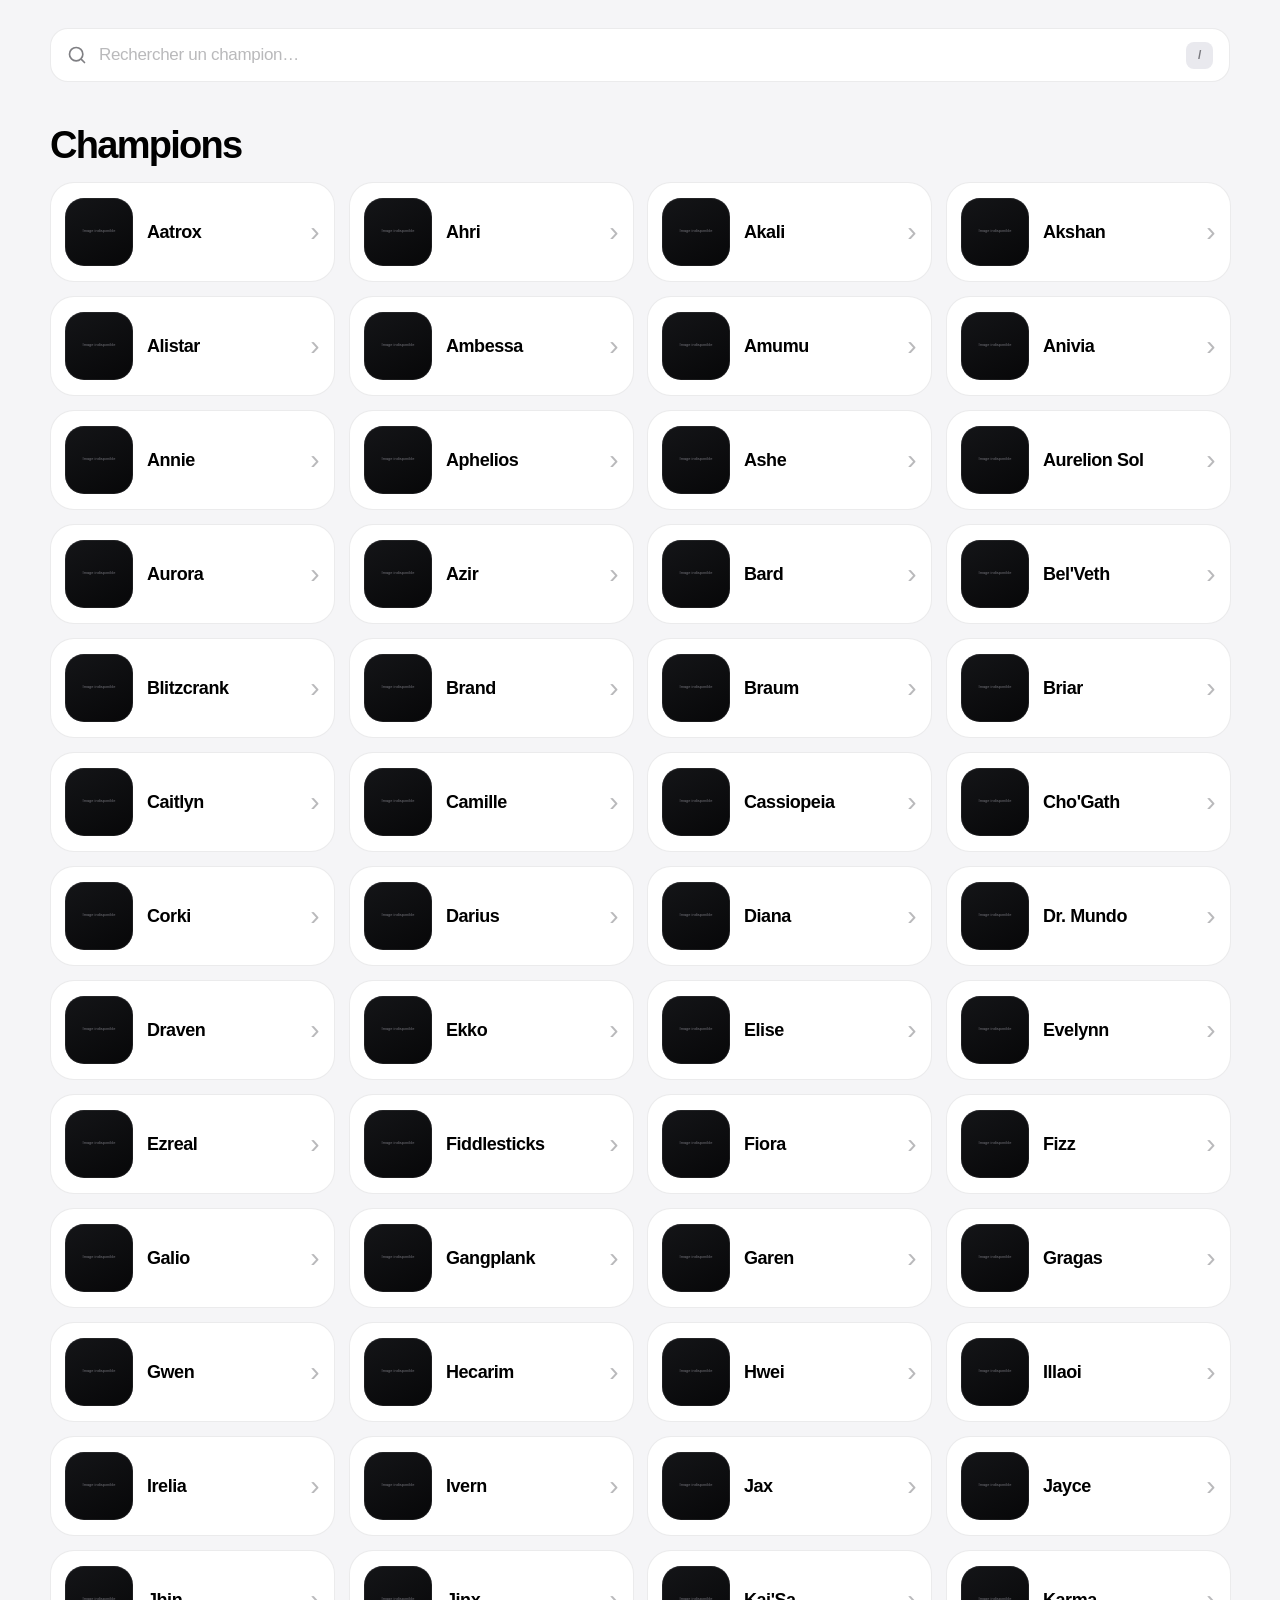
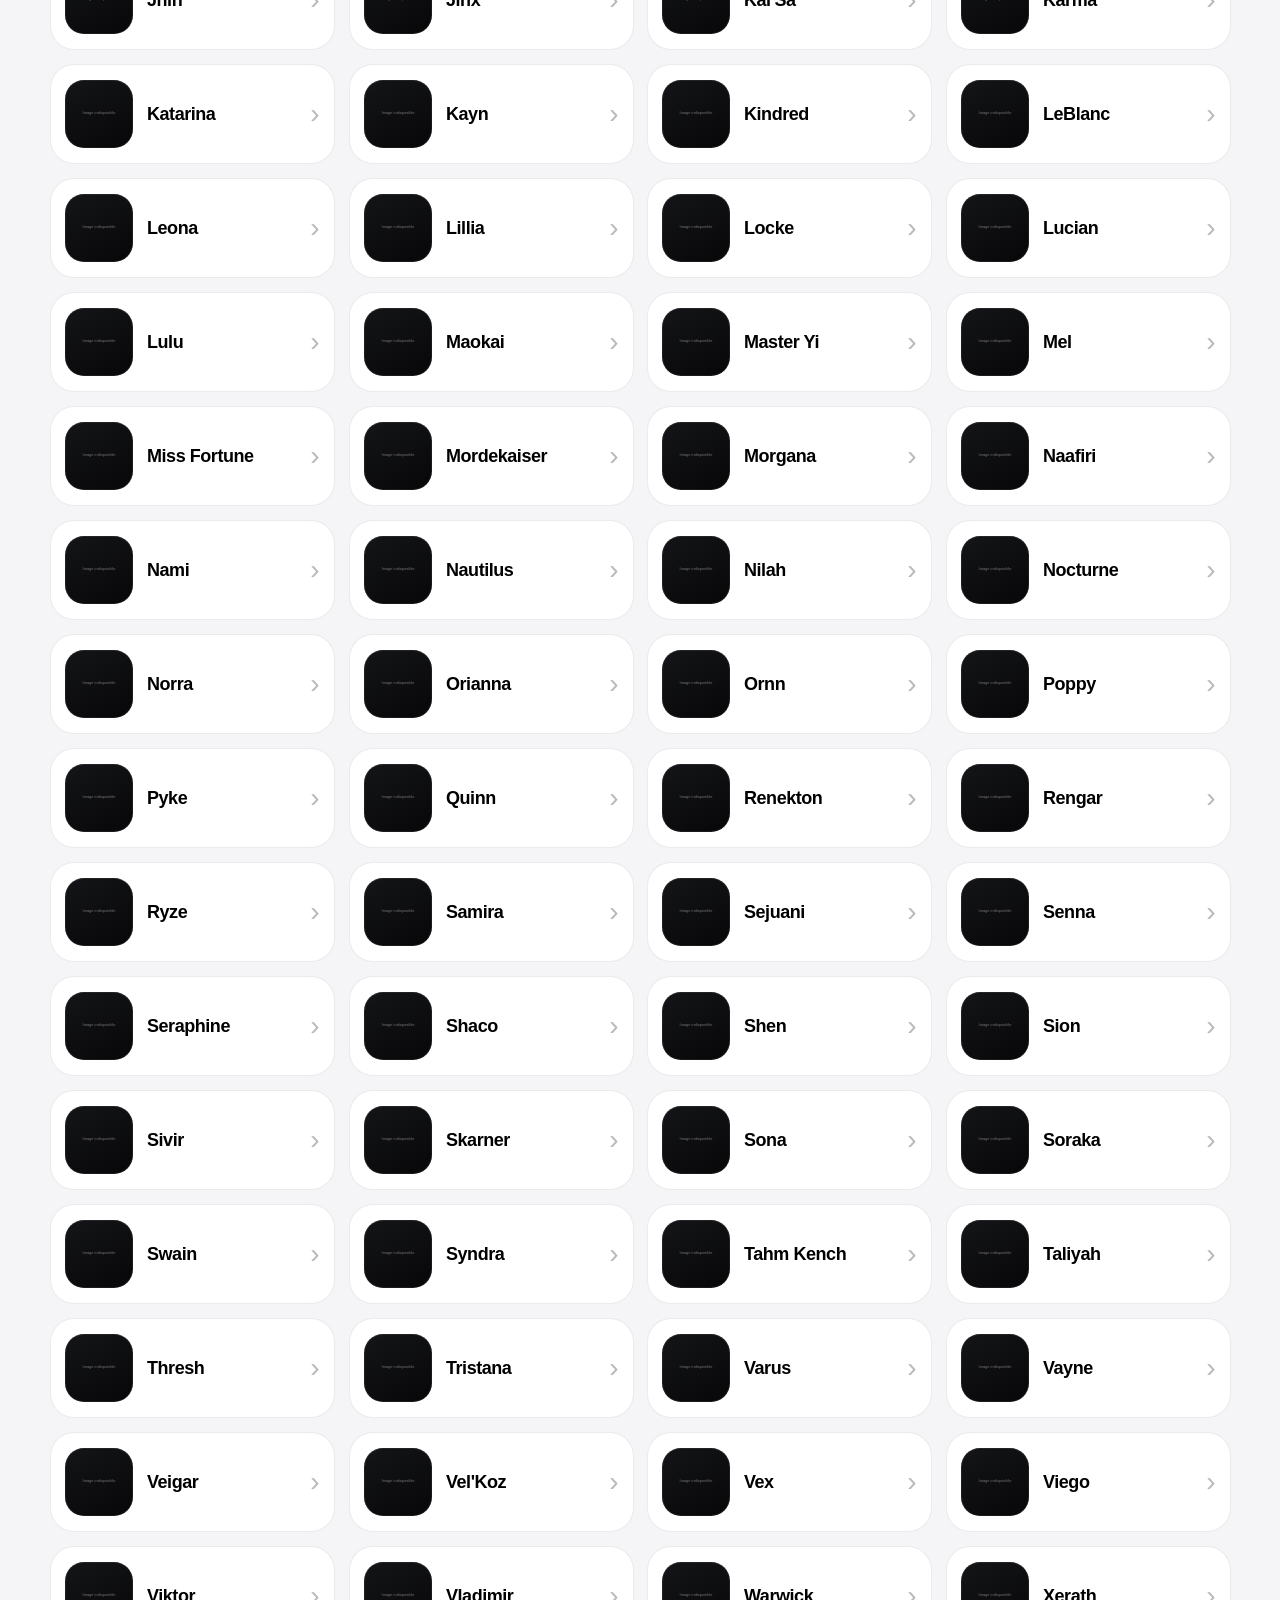
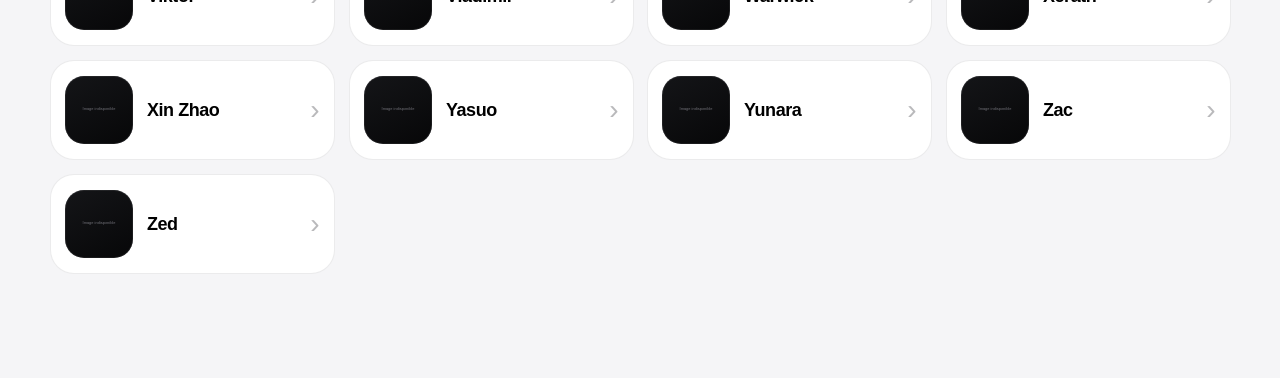
==== index.html @ 441c26d6 "Add lore button to fullscreen viewer" ====
<!doctype html>
<html lang="fr">
<head>
  <meta charset="utf-8">
  <meta name="viewport" content="width=device-width, initial-scale=1, viewport-fit=cover">
  <meta http-equiv="Cache-Control" content="no-cache, no-store, must-revalidate">
  <meta http-equiv="Pragma" content="no-cache">
  <meta http-equiv="Expires" content="0">
  <meta name="theme-color" content="#000000" media="(prefers-color-scheme: dark)">
  <meta name="theme-color" content="#f5f5f7" media="(prefers-color-scheme: light)">
  <meta name="description" content="Explore les champions et skins de League of Legends et Wild Rift.">
  <title>LoL Skins</title>
  <link rel="preconnect" href="https://wiki.leagueoflegends.com">
  <link rel="preconnect" href="https://game.gtimg.cn">
  <link id="appStyles" rel="stylesheet" href="styles.css?v=20260911-61">
  <link id="loreStyles" rel="stylesheet" href="lore.css?v=20260911-61">
  <style>
    body:not(.is-champion-view) #sectionKicker,
    body:not(.is-champion-view) #resultCount,
    body:not(.is-champion-view) .champion-info > span,
    body:not(.is-champion-view) .champion-info > small,
    body:not(.is-champion-view) #hero {
      display: none !important;
    }

    body:not(.is-champion-view) .controls {
      padding-top: max(clamp(18px, 2.5vw, 28px), env(safe-area-inset-top));
    }

    /* Card previews fill their 16:9 frame. Fullscreen keeps its own contain
       rule so the complete splash art remains visible. */
    .skin-preview img {
      object-fit: cover;
    }

    /* The fullscreen toolbar stays available when the splash is first opened.
       It only disappears while an actual desktop/mobile zoom is active. */
    .lightbox-toolbar {
      opacity: 1;
      visibility: visible;
      transform: translateY(0);
      transition: opacity .16s ease, visibility .16s ease, transform .16s ease;
    }

    .lightbox[data-zoomed="true"] .lightbox-toolbar {
      opacity: 0;
      visibility: hidden;
      pointer-events: none;
      transform: translateY(-8px);
    }

    /* Arcane Iron Will uses Riot's shared Arcane group splash. Keep the full
       artwork in fullscreen while centering Ambessa in her card on all screens. */
    .skin-preview img[alt="Arcane Iron Will Ambessa"] {
      object-position: 82% center;
    }

    /* The carousel track is 300% wide. Override the figure grid centering so
       the middle slide is truly aligned with the viewport instead of the next one. */
    .lightbox-figure > div {
      justify-self: start;
      align-self: stretch;
    }
  </style>
</head>
<body>
  <div class="app-shell">
    <button class="back-button" id="backButton" type="button" aria-label="Retour aux champions" hidden>
      <span aria-hidden="true">←</span>
    </button>

    <main>
      <section class="hero" id="hero">
        <div class="hero-backdrop" id="heroBackdrop" aria-hidden="true"></div>
        <div class="hero-overlay" aria-hidden="true"></div>
        <div class="hero-content">
          <h1 id="pageTitle"></h1>
        </div>
      </section>

      <section class="controls" aria-label="Recherche et filtres">
        <label class="search-box" for="searchInput">
          <svg aria-hidden="true" viewBox="0 0 24 24" width="20" height="20">
            <path d="m21 21-4.35-4.35m2.35-5.65A8 8 0 1 1 3 11a8 8 0 0 1 16 0Z" fill="none" stroke="currentColor" stroke-width="2" stroke-linecap="round"/>
          </svg>
          <input id="searchInput" type="search" autocomplete="off" spellcheck="false" enterkeyhint="search" placeholder="Rechercher un champion…">
          <kbd aria-hidden="true">/</kbd>
        </label>

        <div class="filter-row" id="filterRow" aria-label="Filtres" hidden>
          <button class="filter-chip is-active" type="button" data-filter="all">Tout</button>
          <button class="filter-chip" type="button" data-filter="pc">PC</button>
          <button class="filter-chip" type="button" data-filter="wild-rift">Wild Rift</button>
          <button class="filter-chip" type="button" data-filter="prestige">Prestige / Mythic</button>
          <button class="filter-chip" type="button" data-filter="chroma">Chromas</button>
          <button class="filter-chip" type="button" data-filter="favorites">♥ Favoris</button>
        </div>
      </section>

      <section class="content-section" aria-live="polite">
        <div class="section-heading">
          <div>
            <p class="section-kicker" id="sectionKicker" hidden>Collection</p>
            <h2 id="sectionTitle">Champions</h2>
          </div>
          <p class="result-count" id="resultCount" hidden></p>
        </div>

        <div class="loading-state" id="loadingState">
          <span class="spinner" aria-hidden="true"></span>
          <p>Chargement de la collection…</p>
        </div>

        <div class="empty-state" id="emptyState" hidden>
          <span aria-hidden="true">⌕</span>
          <h3>Aucun résultat</h3>
          <p>Essaie une autre recherche ou enlève un filtre.</p>
        </div>

        <div class="card-grid" id="cardGrid" hidden></div>
      </section>
    </main>
  </div>

  <div class="lightbox" id="lightbox" role="dialog" aria-modal="true" aria-label="Aperçu du skin" hidden>
    <button class="lightbox-backdrop" type="button" data-close-lightbox aria-label="Fermer l’aperçu"></button>
    <div class="lightbox-toolbar">
      <div class="lightbox-caption">
        <span id="lightboxPosition"></span>
        <strong id="lightboxTitle"></strong>
      </div>
      <div class="lightbox-actions">
        <button class="icon-button lore-button" id="lightboxLore" type="button" aria-label="Voir le lore" aria-controls="lorePanel" aria-expanded="false" hidden>
          <svg aria-hidden="true" viewBox="0 0 24 24">
            <path d="M5 4.75A2.75 2.75 0 0 1 7.75 2H11a3 3 0 0 1 3 3v14.25A2.75 2.75 0 0 0 11.25 16H7.75A2.75 2.75 0 0 0 5 18.75V4.75Z" fill="none" stroke="currentColor" stroke-width="1.8" stroke-linejoin="round"/>
            <path d="M19 4.75A2.75 2.75 0 0 0 16.25 2H14v17.25A2.75 2.75 0 0 1 16.75 16h2.5" fill="none" stroke="currentColor" stroke-width="1.8" stroke-linecap="round" stroke-linejoin="round"/>
          </svg>
        </button>
        <button class="icon-button" id="lightboxFavorite" type="button" aria-label="Ajouter aux favoris">♡</button>
        <button class="icon-button" id="lightboxClose" type="button" data-close-lightbox aria-label="Fermer">×</button>
      </div>
    </div>
    <button class="lightbox-nav lightbox-prev" id="lightboxPrev" type="button" aria-label="Skin précédent">‹</button>
    <figure class="lightbox-figure" id="lightboxFigure">
      <img id="lightboxImage" alt="" decoding="async">
    </figure>
    <button class="lightbox-nav lightbox-next" id="lightboxNext" type="button" aria-label="Skin suivant">›</button>
  </div>

  <noscript>Cette application nécessite JavaScript pour afficher les skins.</noscript>

  <script>
    (() => {
      const lightbox = document.querySelector("#lightbox");
      if (!lightbox) return;

      const syncZoomChrome = () => {
        const mobileZoomed = (window.visualViewport?.scale ?? 1) > 1.01;
        const desktopZoomed = lightbox.dataset.desktopZoomed === "true";
        lightbox.dataset.zoomed = mobileZoomed || desktopZoomed ? "true" : "false";
      };

      window.visualViewport?.addEventListener("resize", syncZoomChrome, { passive: true });
      window.addEventListener("resize", syncZoomChrome, { passive: true });

      const observer = new MutationObserver(syncZoomChrome);
      observer.observe(lightbox, {
        attributes: true,
        attributeFilter: ["data-desktop-zoomed", "hidden"],
      });

      syncZoomChrome();
    })();
  </script>

  <script type="module">
    const fallbackVersion = "20260911-61";
    let version = fallbackVersion;

    try {
      const response = await fetch(`version.json?t=${Date.now()}`, { cache: "no-store" });
      if (response.ok) {
        const payload = await response.json();
        if (typeof payload?.version === "string" && payload.version) version = payload.version;
      }
    } catch (error) {
      console.warn("Version distante indisponible, utilisation de la version intégrée.", error);
    }

    const stylesheet = document.querySelector("#appStyles");
    if (stylesheet) stylesheet.href = `styles.css?v=${encodeURIComponent(version)}`;
    const loreStylesheet = document.querySelector("#loreStyles");
    if (loreStylesheet) loreStylesheet.href = `lore.css?v=${encodeURIComponent(version)}`;

    await import(`./app.js?v=${encodeURIComponent(version)}`);

    try {
      await import(`./lore.js?v=${encodeURIComponent(version)}`);
    } catch (error) {
      console.warn("Module de lore indisponible.", error);
    }

    try {
      await import(`./lightbox-hd.js?v=${encodeURIComponent(version)}`);
    } catch (error) {
      console.warn("Module HD plein écran indisponible, utilisation des splash arts standards.", error);
    }
  </script>
</body>
</html>
---- styles.css ----
:root {
  color-scheme: light dark;
  --bg: #000;
  --surface: #1c1c1e;
  --surface-hover: #252527;
  --surface-soft: #2c2c2e;
  --text: #fff;
  --secondary: rgba(235, 235, 245, .62);
  --tertiary: rgba(235, 235, 245, .34);
  --separator: rgba(255, 255, 255, .09);
  --separator-strong: rgba(255, 255, 255, .16);
  --blue: #0a84ff;
  --red: #ff453a;
  --yellow: #ffd60a;
  --radius-lg: 24px;
  --radius-md: 18px;
  --page-width: 1180px;
  --page-gutter: 24px;
  --ease: cubic-bezier(.2, .8, .2, 1);
}

@media (prefers-color-scheme: light) {
  :root {
    --bg: #f5f5f7;
    --surface: #fff;
    --surface-hover: #f2f2f7;
    --surface-soft: #e9e9ee;
    --text: #000;
    --secondary: rgba(60, 60, 67, .66);
    --tertiary: rgba(60, 60, 67, .36);
    --separator: rgba(60, 60, 67, .10);
    --separator-strong: rgba(60, 60, 67, .18);
    --blue: #007aff;
    --red: #ff3b30;
    --yellow: #b26a00;
  }
}

* { box-sizing: border-box; }
html { min-width: 320px; background: var(--bg); -webkit-text-size-adjust: 100%; text-size-adjust: 100%; }
body {
  margin: 0;
  min-height: 100vh;
  min-height: 100dvh;
  padding-bottom: env(safe-area-inset-bottom);
  background: var(--bg);
  color: var(--text);
  font-family: -apple-system, BlinkMacSystemFont, "SF Pro Text", "SF Pro Display", "Helvetica Neue", Arial, sans-serif;
  font-synthesis: none;
  letter-spacing: -.012em;
  -webkit-font-smoothing: antialiased;
  text-rendering: optimizeLegibility;
}
button, input { font: inherit; }
button { color: inherit; }
button, a, input { -webkit-tap-highlight-color: transparent; }
button:focus-visible, input:focus-visible { outline: 3px solid rgba(10, 132, 255, .5); outline-offset: 2px; }
[hidden] { display: none !important; }
.app-shell { min-height: 100vh; min-height: 100dvh; overflow: clip; }

.back-button {
  position: fixed;
  top: 22px;
  left: max(22px, calc((100vw - var(--page-width)) / 2));
  z-index: 80;
  display: grid;
  width: 44px;
  height: 44px;
  place-items: center;
  padding: 0;
  border: 1px solid var(--separator-strong);
  border-radius: 999px;
  background: color-mix(in srgb, var(--surface) 94%, transparent);
  color: var(--text);
  box-shadow: 0 8px 28px rgba(0, 0, 0, .18);
  cursor: pointer;
  font-size: 24px;
  line-height: 1;
  transition: transform .18s var(--ease), background .18s ease;
}
.back-button:active { transform: scale(.92); }
main { display: block; }

.hero { position: relative; isolation: isolate; min-height: 390px; overflow: hidden; }
.hero-backdrop, .hero-overlay { position: absolute; inset: 0; pointer-events: none; }
.hero-backdrop {
  z-index: -2;
  inset: -3%;
  background: center 26% / cover no-repeat;
  filter: saturate(.78) brightness(.52);
  transform: scale(1.02);
}
.hero-overlay {
  z-index: -1;
  background:
    linear-gradient(180deg, rgba(0,0,0,.08) 0%, rgba(0,0,0,.22) 48%, var(--bg) 100%),
    linear-gradient(90deg, rgba(0,0,0,.56), rgba(0,0,0,.10) 70%);
}
.hero-content, .controls, .content-section {
  width: min(var(--page-width), calc(100% - (var(--page-gutter) * 2)));
  margin-inline: auto;
}
.hero-content { display: flex; min-height: inherit; align-items: flex-end; padding: 96px 0 46px; }
.hero h1 {
  max-width: 900px;
  margin: 0;
  font-size: clamp(50px, 6.7vw, 82px);
  font-weight: 720;
  line-height: .95;
  letter-spacing: -.055em;
}
body:not(.is-champion-view) .hero { min-height: 0; overflow: visible; }
body:not(.is-champion-view) .hero-backdrop, body:not(.is-champion-view) .hero-overlay { display: none; }
body:not(.is-champion-view) .hero-content { min-height: 0; padding: 64px 0 30px; }
.controls { position: relative; z-index: 2; }

.search-box {
  display: flex;
  width: 100%;
  height: 54px;
  align-items: center;
  gap: 10px;
  padding: 0 16px;
  border: 1px solid var(--separator);
  border-radius: var(--radius-md);
  background: var(--surface);
  color: var(--secondary);
  box-shadow: 0 1px 0 rgba(255,255,255,.035) inset;
  transition: border-color .18s ease, box-shadow .18s ease, background .18s ease;
}
.search-box:focus-within { border-color: rgba(10, 132, 255, .64); box-shadow: 0 0 0 4px rgba(10, 132,255, .13); }
.search-box svg { flex: 0 0 auto; }
.search-box input {
  min-width: 0;
  flex: 1;
  border: 0;
  outline: 0;
  background: transparent;
  color: var(--text);
  font-size: 17px;
  letter-spacing: -.018em;
}
.search-box input::placeholder { color: var(--tertiary); }
kbd {
  display: grid;
  min-width: 27px;
  height: 27px;
  place-items: center;
  border: 0;
  border-radius: 8px;
  background: var(--surface-soft);
  color: var(--secondary);
  font: 600 12px/1 -apple-system, BlinkMacSystemFont, sans-serif;
}
.filter-row {
  display: flex;
  gap: 6px;
  margin-top: 10px;
  padding: 4px;
  overflow-x: auto;
  border: 1px solid var(--separator);
  border-radius: 16px;
  background: var(--surface);
  scrollbar-width: none;
  -webkit-overflow-scrolling: touch;
}
.filter-row::-webkit-scrollbar { display: none; }
.filter-chip {
  flex: 0 0 auto;
  min-height: 36px;
  padding: 0 13px;
  border: 0;
  border-radius: 12px;
  background: transparent;
  color: var(--secondary);
  cursor: pointer;
  font-size: 12px;
  font-weight: 600;
  white-space: nowrap;
  transition: background .18s ease, color .18s ease, transform .18s var(--ease);
}
.filter-chip.is-active { background: var(--surface-soft); color: var(--text); }
.filter-chip:active { transform: scale(.96); }

.content-section { padding: 44px 0 104px; }
.section-heading {
  display: flex;
  align-items: flex-end;
  justify-content: space-between;
  gap: 20px;
  margin-bottom: 18px;
}
.section-kicker { margin: 0 0 5px; color: var(--secondary); font-size: 12px; font-weight: 600; }
.section-heading h2 { margin: 0; font-size: clamp(29px, 3.2vw, 38px); font-weight: 700; line-height: 1; letter-spacing: -.045em; }
.result-count { margin: 0 0 2px; color: var(--secondary); font-size: 13px; font-weight: 500; white-space: nowrap; }
.card-grid { display: grid; gap: 14px; }
.champion-grid { grid-template-columns: repeat(auto-fill, minmax(270px, 1fr)); }
.champion-card {
  display: grid;
  min-width: 0;
  min-height: 100px;
  grid-template-columns: 68px minmax(0, 1fr) auto;
  align-items: center;
  gap: 14px;
  padding: 14px;
  border: 1px solid var(--separator);
  border-radius: var(--radius-lg);
  background: var(--surface);
  color: var(--text);
  cursor: pointer;
  text-align: left;
  contain: layout paint;
  transition: transform .22s var(--ease), background .18s ease, border-color .18s ease;
}
.champion-image-wrap { position: relative; width: 68px; height: 68px; overflow: hidden; border-radius: 19px; background: var(--surface-soft); }
.champion-image { display: block; width: 100%; height: 100%; object-fit: cover; }
.champion-glow { position: absolute; inset: 0; border: 1px solid rgba(255,255,255,.07); border-radius: inherit; pointer-events: none; }
.champion-info { min-width: 0; }
.champion-info strong, .champion-info span, .champion-info small { display: block; }
.champion-info strong { overflow: hidden; font-size: 18px; font-weight: 650; letter-spacing: -.025em; text-overflow: ellipsis; white-space: nowrap; }
.champion-info span { margin-top: 5px; color: var(--secondary); font-size: 12px; }
.champion-info small { margin-top: 2px; color: var(--tertiary); font-size: 10px; }
.card-arrow { color: var(--tertiary); font-size: 28px; font-weight: 300; }
.skin-grid { grid-template-columns: repeat(auto-fill, minmax(340px, 1fr)); }
.skin-card {
  min-width: 0;
  overflow: hidden;
  border: 1px solid var(--separator);
  border-radius: 26px;
  background: var(--surface);
  contain: layout paint;
  transition: transform .22s var(--ease), background .18s ease, border-color .18s ease;
}
.skin-preview {
  display: grid;
  width: 100%;
  aspect-ratio: 16 / 9;
  place-items: center;
  padding: 0;
  overflow: hidden;
  border: 0;
  background: #050506;
  cursor: zoom-in;
}
.skin-preview img { display: block; width: 100%; height: 100%; object-fit: contain; object-position: center; transform: none; }
.skin-meta {
  display: grid;
  min-height: 82px;
  grid-template-columns: minmax(0, 1fr) auto;
  align-items: center;
  gap: 12px;
  padding: 14px 14px 15px 16px;
}
.skin-title-wrap { min-width: 0; }
.skin-title-wrap h3 { margin: 0; overflow-wrap: anywhere; font-size: 15px; font-weight: 630; line-height: 1.28; letter-spacing: -.022em; }
.skin-title-wrap p { margin: 6px 0 0; color: var(--tertiary); font-size: 10px; }
.skin-tag { color: var(--secondary); font-weight: 550; }
.skin-tag-wr { color: #64d2ff; }
.skin-tag-prestige { color: var(--yellow); }
.skin-tag-chroma { color: #ff9f9a; }
.skin-badges { display: flex; flex-wrap: wrap; gap: 5px; margin-top: 7px; }
.badge {
  display: inline-flex;
  min-height: 22px;
  align-items: center;
  padding: 0 8px;
  border-radius: 999px;
  background: var(--surface-soft);
  color: var(--secondary);
  font-size: 9px;
  font-weight: 650;
}
.badge-wr { color: #64d2ff; }
.badge-prestige { color: var(--yellow); }
.badge-chroma { color: #ff9f9a; }
.favorite-button, .icon-button {
  display: grid;
  place-items: center;
  padding: 0;
  border: 0;
  border-radius: 999px;
  background: var(--surface-soft);
  color: var(--secondary);
  cursor: pointer;
  line-height: 1;
  transition: transform .18s var(--ease), color .18s ease, background .18s ease;
}
.favorite-button { width: 38px; height: 38px; font-size: 19px; }
.favorite-button.is-favorite, #lightboxFavorite.is-favorite { color: var(--red); }
.favorite-button:active, .icon-button:active { transform: scale(.9); }
.loading-state, .empty-state {
  display: grid;
  min-height: 210px;
  place-items: center;
  align-content: center;
  gap: 10px;
  padding: 28px;
  border: 1px solid var(--separator);
  border-radius: 28px;
  background: var(--surface);
  color: var(--secondary);
  text-align: center;
}
.loading-state p, .empty-state p, .empty-state h3 { margin: 0; }
.empty-state > span { color: var(--tertiary); font-size: 38px; }
.empty-state h3 { color: var(--text); font-size: 20px; }
.spinner { width: 28px; height: 28px; border: 3px solid var(--separator-strong); border-top-color: var(--blue); border-radius: 999px; animation: spin .8s linear infinite; }
@keyframes spin { to { transform: rotate(360deg); } }

.is-lightbox-open { overflow: hidden; }
.lightbox {
  position: fixed;
  inset: 0;
  z-index: 1000;
  display: grid;
  place-items: center;
  padding: max(12px, env(safe-area-inset-top)) max(12px, env(safe-area-inset-right)) max(12px, env(safe-area-inset-bottom)) max(12px, env(safe-area-inset-left));
}
.lightbox-backdrop { position: absolute; inset: 0; width: 100%; height: 100%; padding: 0; border: 0; background: rgba(0, 0, 0, .94); cursor: zoom-out; }
.lightbox-toolbar {
  position: absolute;
  top: max(14px, env(safe-area-inset-top));
  left: max(14px, env(safe-area-inset-left));
  right: max(14px, env(safe-area-inset-right));
  z-index: 3;
  display: flex;
  min-height: 52px;
  align-items: center;
  justify-content: space-between;
  gap: 12px;
  padding: 6px 7px 6px 14px;
  border: 1px solid rgba(255,255,255,.12);
  border-radius: 18px;
  background: #1c1c1e;
  color: #fff;
}
.lightbox-caption { min-width: 0; }
.lightbox-caption span, .lightbox-caption strong { display: block; }
.lightbox-caption span { margin-bottom: 2px; color: rgba(235,235,245,.58); font-size: 10px; }
.lightbox-caption strong { overflow: hidden; font-size: 13px; font-weight: 620; text-overflow: ellipsis; white-space: nowrap; }
.lightbox-actions { display: flex; gap: 6px; }
.icon-button { width: 40px; height: 40px; flex: 0 0 auto; background: #2c2c2e; color: rgba(255,255,255,.82); font-size: 21px; }
.lightbox-figure { position: relative; z-index: 1; display: grid; width: min(92vw, 1500px); height: min(84vh, 900px); margin: 0; place-items: center; pointer-events: none; }
.lightbox-figure img { display: block; max-width: 100%; max-height: 100%; object-fit: contain; object-position: center; border-radius: 12px; pointer-events: auto; user-select: none; -webkit-user-drag: none; }
.lightbox-nav {
  position: absolute;
  top: 50%;
  z-index: 3;
  display: grid;
  width: 48px;
  height: 48px;
  place-items: center;
  padding: 0;
  border: 1px solid rgba(255,255,255,.12);
  border-radius: 999px;
  background: #1c1c1e;
  color: #fff;
  cursor: pointer;
  font-size: 34px;
  line-height: 1;
  transform: translateY(-50%);
}
.lightbox-prev { left: max(16px, env(safe-area-inset-left)); }
.lightbox-next { right: max(16px, env(safe-area-inset-right)); }
.lightbox-nav:disabled { display: none; }

@media (hover: hover) and (pointer: fine) {
  .back-button:hover, .filter-chip:hover, .favorite-button:hover, .icon-button:hover { background: var(--surface-hover); }
  .champion-card:hover, .skin-card:hover { border-color: var(--separator-strong); background: var(--surface-hover); transform: translateY(-2px); }
  .card-arrow { transition: transform .18s var(--ease), color .18s ease; }
  .champion-card:hover .card-arrow { color: var(--secondary); transform: translateX(2px); }
}

@media (max-width: 720px) {
  :root { --page-gutter: 12px; --radius-lg: 20px; --radius-md: 16px; }
  body { padding-top: env(safe-area-inset-top); }
  .back-button { top: calc(env(safe-area-inset-top) + 10px); left: 12px; width: 40px; height: 40px; border: 0; box-shadow: none; font-size: 22px; }
  .hero { min-height: 300px; }
  .hero-backdrop { inset: -2%; background-position: center 28%; filter: saturate(.74) brightness(.44); }
  .hero-overlay { background: linear-gradient(180deg, rgba(0,0,0,.08) 0%, rgba(0,0,0,.28) 48%, var(--bg) 100%); }
  .hero-content { padding: 118px 0 28px; }
  .hero h1 { font-size: clamp(43px, 13vw, 56px); line-height: .95; }
  body:not(.is-champion-view) .hero-content { padding: 26px 0 20px; }
  .search-box { height: 50px; padding: 0 14px; }
  .search-box input { font-size: 16px; }
  kbd { display: none; }
  .filter-row { gap: 5px; margin-top: 8px; }
  .filter-chip { min-height: 34px; padding: 0 11px; font-size: 11px; }
  .content-section { padding: 30px 0 calc(82px + env(safe-area-inset-bottom)); }
  .section-heading { margin-bottom: 14px; padding-inline: 2px; }
  .section-kicker { font-size: 11px; }
  .section-heading h2 { font-size: 30px; }
  .result-count { font-size: 12px; }
  .champion-grid, .skin-grid { grid-template-columns: 1fr; }
  .champion-grid { gap: 8px; }
  .champion-card { min-height: 78px; grid-template-columns: 54px minmax(0, 1fr) auto; gap: 12px; padding: 10px; border-radius: 20px; }
  .champion-image-wrap { width: 54px; height: 54px; border-radius: 16px; }
  .champion-info strong { font-size: 17px; }
  .skin-grid { gap: 12px; }
  .skin-card { border-radius: 22px; }
  .skin-meta { min-height: 76px; padding: 12px 12px 13px 14px; }
  .favorite-button { width: 36px; height: 36px; }
  .loading-state, .empty-state { min-height: 180px; border-radius: 22px; }
  .lightbox-toolbar { top: calc(env(safe-area-inset-top) + 8px); left: 8px; right: 8px; min-height: 48px; padding: 5px 6px 5px 12px; border-radius: 16px; }
  .lightbox-caption strong { max-width: 50vw; font-size: 12px; }
  .lightbox-figure { width: 100vw; height: 78vh; }
  .lightbox-figure img { border-radius: 0; }
  .lightbox-nav { top: auto; bottom: calc(env(safe-area-inset-bottom) + 14px); width: 46px; height: 46px; transform: none; }
  .lightbox-prev { left: 14px; }
  .lightbox-next { right: 14px; }
}

@media (max-width: 390px) {
  .hero h1 { font-size: 42px; }
  .section-heading h2 { font-size: 28px; }
}

@media (prefers-reduced-motion: reduce) {
  *, *::before, *::after {
    scroll-behavior: auto !important;
    transition-duration: .001ms !important;
    animation-duration: .001ms !important;
    animation-iteration-count: 1 !important;
  }
}
---- lore.css ----
.lore-button {
  display: grid;
  place-items: center;
}

.lore-button svg {
  width: 18px;
  height: 18px;
}

.lore-scrim {
  position: absolute;
  inset: 0;
  z-index: 3;
  width: 100%;
  height: 100%;
  padding: 0;
  border: 0;
  background: rgba(0, 0, 0, .34);
  backdrop-filter: blur(16px) saturate(.82);
  -webkit-backdrop-filter: blur(16px) saturate(.82);
  cursor: default;
}

.lightbox.is-lore-open .lightbox-figure {
  filter: blur(10px) brightness(.42) saturate(.72);
  transform: scale(1.015);
  transition: filter .24s ease, transform .24s ease;
}

.lightbox.is-lore-open .lightbox-nav {
  opacity: 0;
  visibility: hidden;
  pointer-events: none;
}

.lightbox.is-lore-open .lightbox-toolbar {
  z-index: 5;
}

.lore-panel {
  position: absolute;
  top: max(88px, calc(env(safe-area-inset-top) + 78px));
  left: 50%;
  z-index: 4;
  width: min(680px, calc(100vw - 40px));
  max-height: calc(100dvh - 116px - env(safe-area-inset-bottom));
  overflow: auto;
  padding: 24px;
  border: 1px solid rgba(255, 255, 255, .16);
  border-radius: 28px;
  background: rgba(28, 28, 30, .80);
  color: #fff;
  box-shadow: 0 28px 90px rgba(0, 0, 0, .48);
  backdrop-filter: blur(30px) saturate(1.16);
  -webkit-backdrop-filter: blur(30px) saturate(1.16);
  transform: translateX(-50%);
  overscroll-behavior: contain;
  scrollbar-width: thin;
}

.lore-panel-handle {
  display: none;
}

.lore-panel-header {
  display: flex;
  align-items: flex-start;
  justify-content: space-between;
  gap: 18px;
  margin-bottom: 16px;
}

.lore-heading-wrap {
  min-width: 0;
}

.lore-kicker {
  display: block;
  margin-bottom: 5px;
  color: rgba(235, 235, 245, .58);
  font-size: 11px;
  font-weight: 700;
  letter-spacing: .11em;
  text-transform: uppercase;
}

.lore-panel h2 {
  margin: 0;
  font-size: clamp(26px, 4vw, 38px);
  font-weight: 700;
  letter-spacing: -.035em;
  line-height: 1.02;
}

.lore-close {
  display: grid;
  width: 36px;
  height: 36px;
  flex: 0 0 auto;
  place-items: center;
  padding: 0 0 2px;
  border: 0;
  border-radius: 999px;
  background: rgba(118, 118, 128, .28);
  color: rgba(255, 255, 255, .86);
  cursor: pointer;
  font: inherit;
  font-size: 23px;
  line-height: 1;
}

.lore-universe {
  display: inline-flex;
  min-height: 30px;
  align-items: center;
  margin-bottom: 18px;
  padding: 0 11px;
  border: 1px solid rgba(255, 255, 255, .12);
  border-radius: 999px;
  background: rgba(118, 118, 128, .20);
  color: rgba(255, 255, 255, .86);
  font-size: 12px;
  font-weight: 650;
}

.lore-summary,
.lore-details p,
.lore-note {
  margin: 0;
}

.lore-summary {
  color: #fff;
  font-size: 17px;
  font-weight: 600;
  line-height: 1.48;
}

.lore-details {
  display: grid;
  gap: 13px;
  margin-top: 16px;
}

.lore-details p {
  color: rgba(235, 235, 245, .82);
  font-size: 15px;
  line-height: 1.62;
}

.lore-sources-wrap {
  margin-top: 24px;
  padding-top: 18px;
  border-top: 1px solid rgba(255, 255, 255, .10);
}

.lore-sources-wrap > span {
  display: block;
  margin-bottom: 10px;
  color: rgba(235, 235, 245, .48);
  font-size: 10px;
  font-weight: 700;
  letter-spacing: .08em;
  text-transform: uppercase;
}

.lore-sources {
  display: flex;
  flex-wrap: wrap;
  gap: 8px;
}

.lore-sources a {
  display: inline-flex;
  min-height: 32px;
  align-items: center;
  padding: 0 11px;
  border-radius: 999px;
  background: rgba(10, 132, 255, .18);
  color: #6ab2ff;
  font-size: 11px;
  font-weight: 600;
  text-decoration: none;
}

.lore-note {
  margin-top: 14px;
  color: rgba(235, 235, 245, .40);
  font-size: 10px;
  line-height: 1.45;
}

@media (hover: hover) and (pointer: fine) {
  .lore-close:hover {
    background: rgba(118, 118, 128, .42);
  }

  .lore-sources a:hover {
    background: rgba(10, 132, 255, .28);
  }
}

@media (max-width: 720px) {
  .lore-scrim {
    backdrop-filter: blur(14px) saturate(.78);
    -webkit-backdrop-filter: blur(14px) saturate(.78);
  }

  .lightbox.is-lore-open .lightbox-figure {
    filter: blur(9px) brightness(.38) saturate(.68);
    transform: scale(1.025);
  }

  .lore-panel {
    top: auto;
    bottom: max(8px, env(safe-area-inset-bottom));
    width: calc(100vw - 16px);
    max-height: min(72dvh, 720px);
    padding: 12px 18px 20px;
    border-radius: 26px;
  }

  .lore-panel-handle {
    display: block;
    width: 38px;
    height: 5px;
    margin: 0 auto 12px;
    border-radius: 999px;
    background: rgba(255, 255, 255, .24);
  }

  .lore-panel-header {
    margin-bottom: 13px;
  }

  .lore-panel h2 {
    font-size: clamp(25px, 8vw, 34px);
  }

  .lore-summary {
    font-size: 16px;
  }

  .lore-details p {
    font-size: 14px;
    line-height: 1.58;
  }

  .lore-sources {
    display: grid;
    grid-template-columns: 1fr;
  }

  .lore-sources a {
    justify-content: center;
    text-align: center;
  }
}

@media (max-width: 390px) {
  .lightbox-caption strong {
    max-width: 38vw;
  }

  .lore-panel {
    padding-inline: 16px;
  }
}

@media (prefers-reduced-motion: reduce) {
  .lightbox.is-lore-open .lightbox-figure {
    transition: none;
  }
}
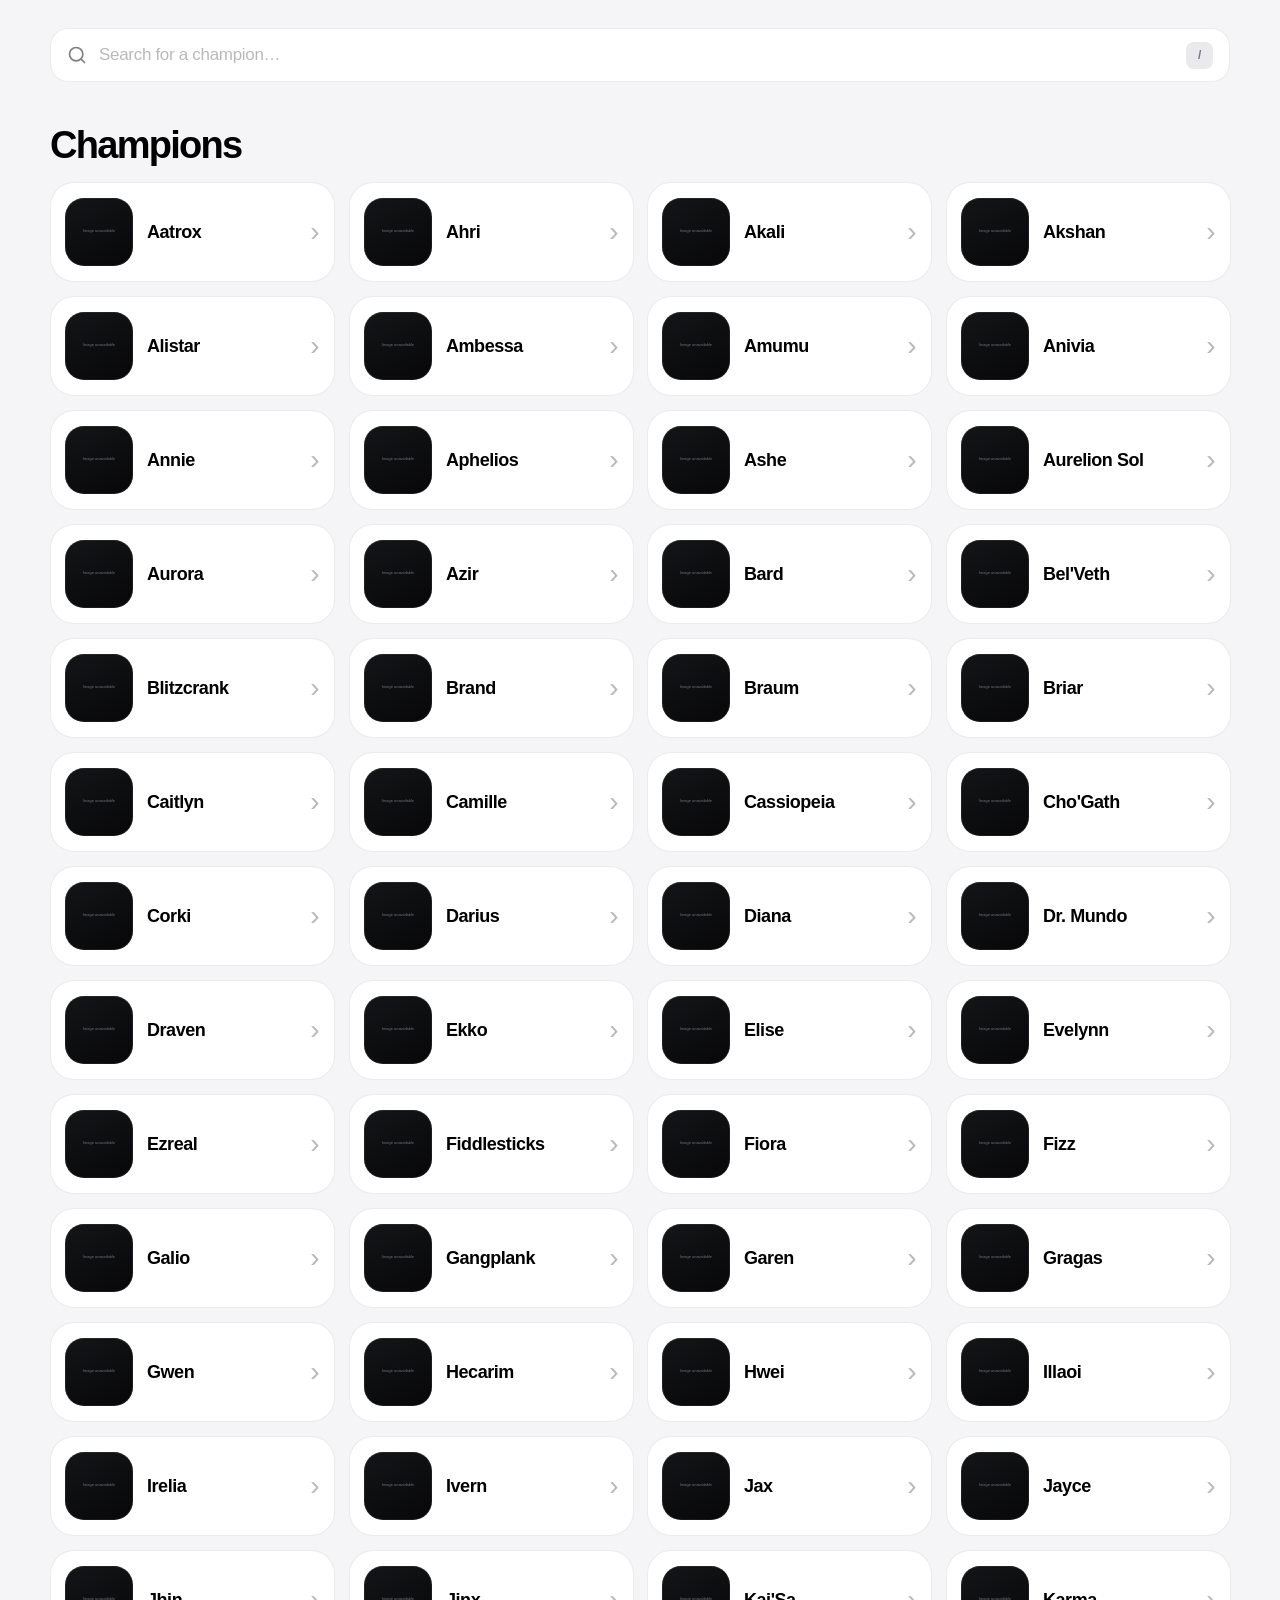
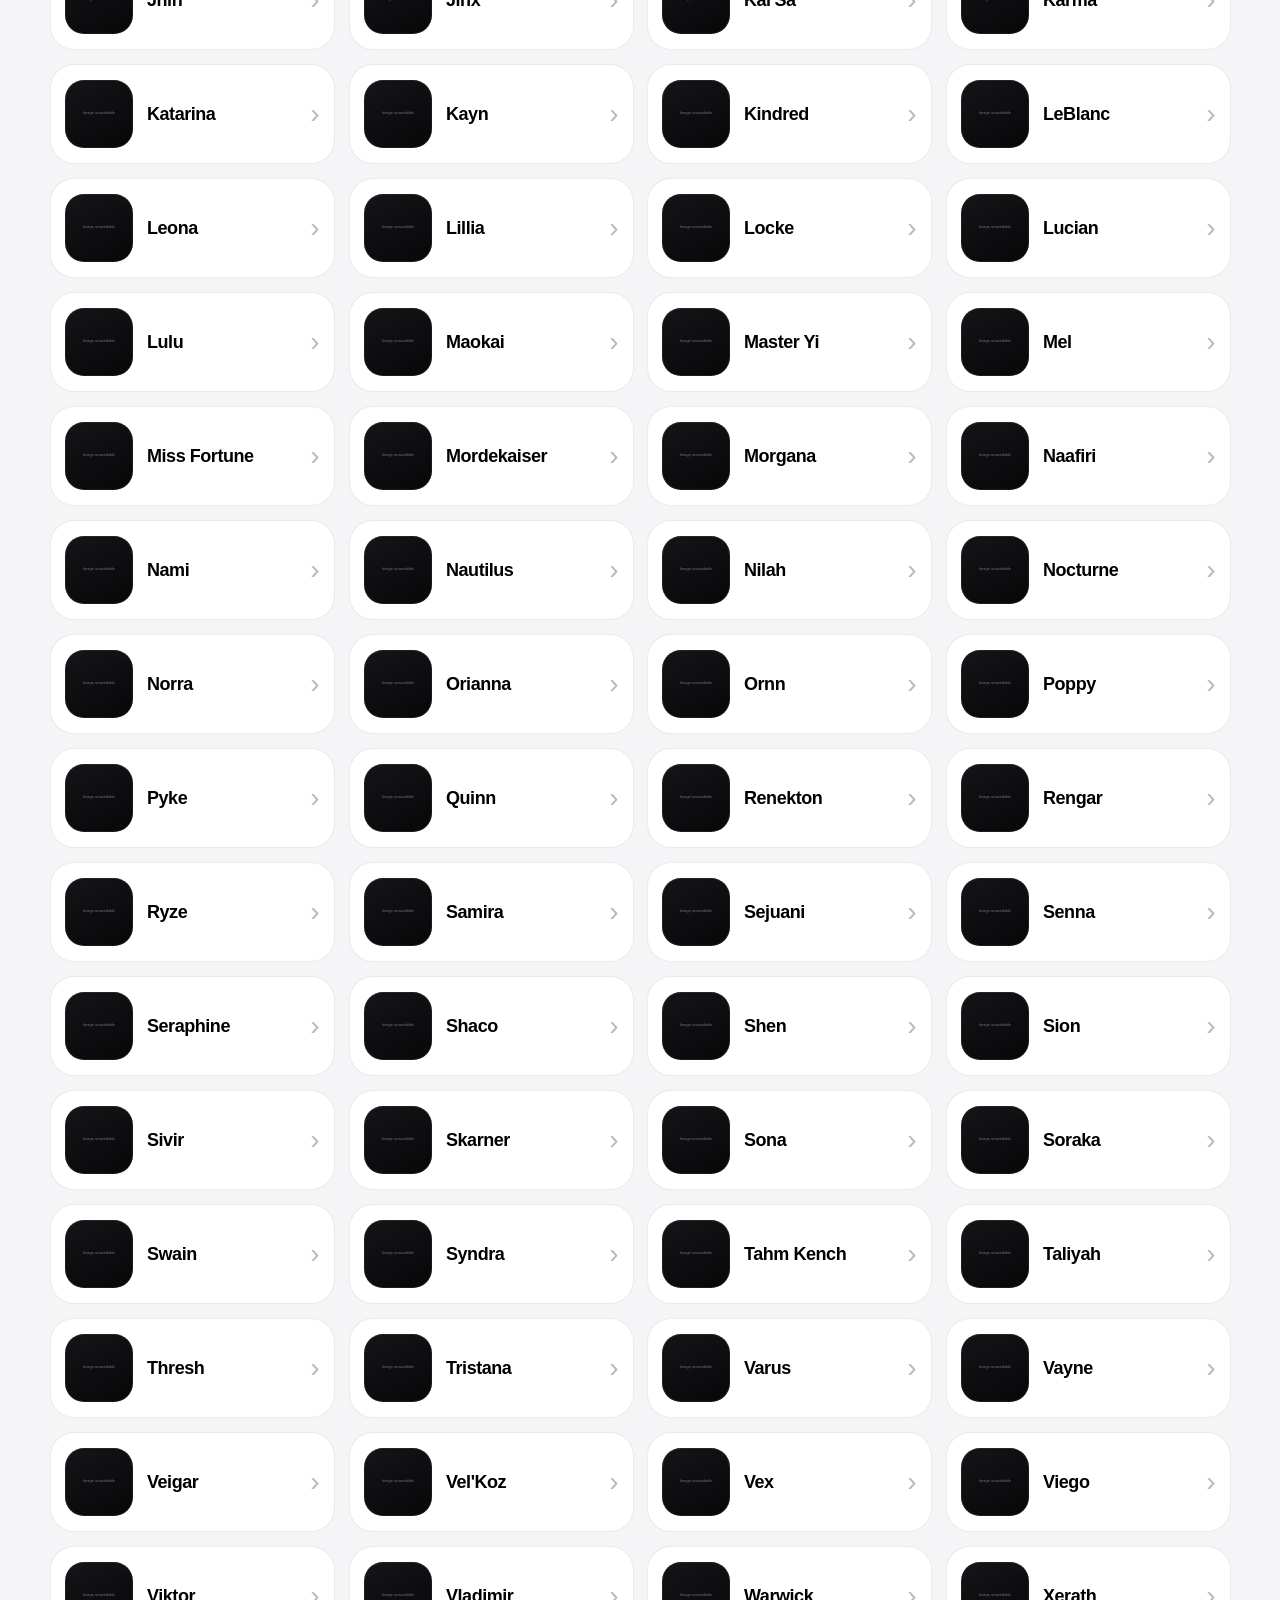
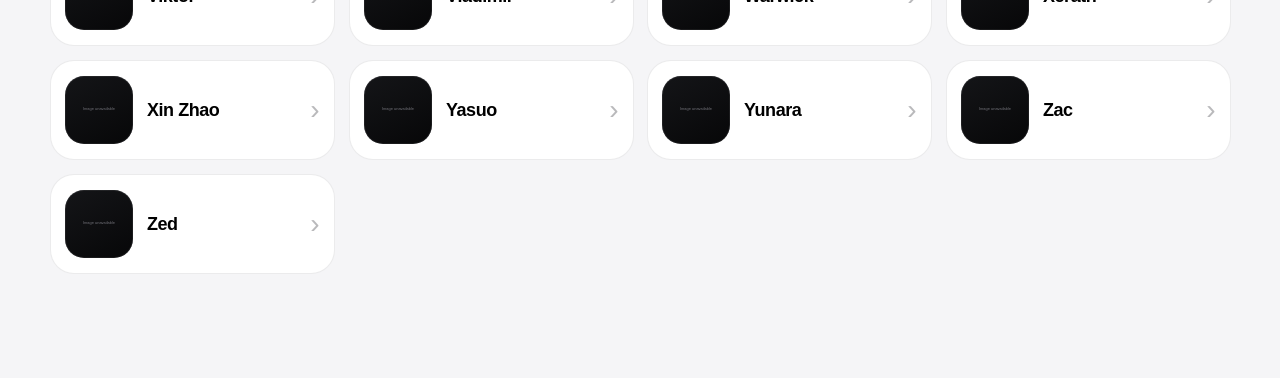
==== commit 072fb261: "Keep lore control visible and bump app cache version" ====
--- a/index.html
+++ b/index.html
@@ -1,5 +1,5 @@
 <!doctype html>
-<html lang="fr">
+<html lang="en">
 <head>
   <meta charset="utf-8">
   <meta name="viewport" content="width=device-width, initial-scale=1, viewport-fit=cover">
@@ -8,12 +8,12 @@
   <meta http-equiv="Expires" content="0">
   <meta name="theme-color" content="#000000" media="(prefers-color-scheme: dark)">
   <meta name="theme-color" content="#f5f5f7" media="(prefers-color-scheme: light)">
-  <meta name="description" content="Explore les champions et skins de League of Legends et Wild Rift.">
+  <meta name="description" content="Explore League of Legends and Wild Rift champions and skins.">
   <title>LoL Skins</title>
   <link rel="preconnect" href="https://wiki.leagueoflegends.com">
   <link rel="preconnect" href="https://game.gtimg.cn">
-  <link id="appStyles" rel="stylesheet" href="styles.css?v=20260911-61">
-  <link id="loreStyles" rel="stylesheet" href="lore.css?v=20260911-61">
+  <link id="appStyles" rel="stylesheet" href="styles.css?v=20260911-65">
+  <link id="loreStyles" rel="stylesheet" href="lore.css?v=20260911-65">
   <style>
     body:not(.is-champion-view) #sectionKicker,
     body:not(.is-champion-view) #resultCount,
@@ -65,7 +65,7 @@
 </head>
 <body>
   <div class="app-shell">
-    <button class="back-button" id="backButton" type="button" aria-label="Retour aux champions" hidden>
+    <button class="back-button" id="backButton" type="button" aria-label="Back to champions" hidden>
       <span aria-hidden="true">←</span>
     </button>
 
@@ -78,22 +78,22 @@
         </div>
       </section>
 
-      <section class="controls" aria-label="Recherche et filtres">
+      <section class="controls" aria-label="Search and filters">
         <label class="search-box" for="searchInput">
           <svg aria-hidden="true" viewBox="0 0 24 24" width="20" height="20">
             <path d="m21 21-4.35-4.35m2.35-5.65A8 8 0 1 1 3 11a8 8 0 0 1 16 0Z" fill="none" stroke="currentColor" stroke-width="2" stroke-linecap="round"/>
           </svg>
-          <input id="searchInput" type="search" autocomplete="off" spellcheck="false" enterkeyhint="search" placeholder="Rechercher un champion…">
+          <input id="searchInput" type="search" autocomplete="off" spellcheck="false" enterkeyhint="search" placeholder="Search for a champion…">
           <kbd aria-hidden="true">/</kbd>
         </label>
 
-        <div class="filter-row" id="filterRow" aria-label="Filtres" hidden>
-          <button class="filter-chip is-active" type="button" data-filter="all">Tout</button>
+        <div class="filter-row" id="filterRow" aria-label="Filters" hidden>
+          <button class="filter-chip is-active" type="button" data-filter="all">All</button>
           <button class="filter-chip" type="button" data-filter="pc">PC</button>
           <button class="filter-chip" type="button" data-filter="wild-rift">Wild Rift</button>
           <button class="filter-chip" type="button" data-filter="prestige">Prestige / Mythic</button>
           <button class="filter-chip" type="button" data-filter="chroma">Chromas</button>
-          <button class="filter-chip" type="button" data-filter="favorites">♥ Favoris</button>
+          <button class="filter-chip" type="button" data-filter="favorites">♥ Favorites</button>
         </div>
       </section>
 
@@ -108,13 +108,13 @@
 
         <div class="loading-state" id="loadingState">
           <span class="spinner" aria-hidden="true"></span>
-          <p>Chargement de la collection…</p>
+          <p>Loading collection…</p>
         </div>
 
         <div class="empty-state" id="emptyState" hidden>
           <span aria-hidden="true">⌕</span>
-          <h3>Aucun résultat</h3>
-          <p>Essaie une autre recherche ou enlève un filtre.</p>
+          <h3>No results</h3>
+          <p>Try another search or remove a filter.</p>
         </div>
 
         <div class="card-grid" id="cardGrid" hidden></div>
@@ -122,32 +122,33 @@
     </main>
   </div>
 
-  <div class="lightbox" id="lightbox" role="dialog" aria-modal="true" aria-label="Aperçu du skin" hidden>
-    <button class="lightbox-backdrop" type="button" data-close-lightbox aria-label="Fermer l’aperçu"></button>
+  <div class="lightbox" id="lightbox" role="dialog" aria-modal="true" aria-label="Skin preview" hidden>
+    <button class="lightbox-backdrop" type="button" data-close-lightbox aria-label="Close preview"></button>
     <div class="lightbox-toolbar">
       <div class="lightbox-caption">
         <span id="lightboxPosition"></span>
         <strong id="lightboxTitle"></strong>
       </div>
       <div class="lightbox-actions">
-        <button class="icon-button lore-button" id="lightboxLore" type="button" aria-label="Voir le lore" aria-controls="lorePanel" aria-expanded="false" hidden>
-          <svg aria-hidden="true" viewBox="0 0 24 24">
-            <path d="M5 4.75A2.75 2.75 0 0 1 7.75 2H11a3 3 0 0 1 3 3v14.25A2.75 2.75 0 0 0 11.25 16H7.75A2.75 2.75 0 0 0 5 18.75V4.75Z" fill="none" stroke="currentColor" stroke-width="1.8" stroke-linejoin="round"/>
-            <path d="M19 4.75A2.75 2.75 0 0 0 16.25 2H14v17.25A2.75 2.75 0 0 1 16.75 16h2.5" fill="none" stroke="currentColor" stroke-width="1.8" stroke-linecap="round" stroke-linejoin="round"/>
+        <button class="icon-button lore-button" id="lightboxLore" type="button" aria-label="Loading lore" aria-controls="lorePanel" aria-expanded="false" disabled>
+          <svg aria-hidden="true" viewBox="0 0 24 24" fill="none">
+            <path d="M12 6.5v14" stroke="currentColor" stroke-width="1.8" stroke-linecap="round"/>
+            <path d="M3.5 18.5V4.75A2.75 2.75 0 0 1 6.25 2H9a3 3 0 0 1 3 3v15.5a3.5 3.5 0 0 0-3.5-3.5H5a1.5 1.5 0 0 0-1.5 1.5Z" stroke="currentColor" stroke-width="1.8" stroke-linecap="round" stroke-linejoin="round"/>
+            <path d="M20.5 18.5V4.75A2.75 2.75 0 0 0 17.75 2H15a3 3 0 0 0-3 3v15.5a3.5 3.5 0 0 1 3.5-3.5H19a1.5 1.5 0 0 1 1.5 1.5Z" stroke="currentColor" stroke-width="1.8" stroke-linecap="round" stroke-linejoin="round"/>
           </svg>
         </button>
-        <button class="icon-button" id="lightboxFavorite" type="button" aria-label="Ajouter aux favoris">♡</button>
-        <button class="icon-button" id="lightboxClose" type="button" data-close-lightbox aria-label="Fermer">×</button>
+        <button class="icon-button" id="lightboxFavorite" type="button" aria-label="Add to favorites">♡</button>
+        <button class="icon-button" id="lightboxClose" type="button" data-close-lightbox aria-label="Close">×</button>
       </div>
     </div>
-    <button class="lightbox-nav lightbox-prev" id="lightboxPrev" type="button" aria-label="Skin précédent">‹</button>
+    <button class="lightbox-nav lightbox-prev" id="lightboxPrev" type="button" aria-label="Previous skin">‹</button>
     <figure class="lightbox-figure" id="lightboxFigure">
       <img id="lightboxImage" alt="" decoding="async">
     </figure>
-    <button class="lightbox-nav lightbox-next" id="lightboxNext" type="button" aria-label="Skin suivant">›</button>
+    <button class="lightbox-nav lightbox-next" id="lightboxNext" type="button" aria-label="Next skin">›</button>
   </div>
 
-  <noscript>Cette application nécessite JavaScript pour afficher les skins.</noscript>
+  <noscript>This application requires JavaScript to display skins.</noscript>
 
   <script>
     (() => {
@@ -174,7 +175,7 @@
   </script>
 
   <script type="module">
-    const fallbackVersion = "20260911-61";
+    const fallbackVersion = "20260911-65";
     let version = fallbackVersion;
 
     try {
@@ -184,7 +185,7 @@
         if (typeof payload?.version === "string" && payload.version) version = payload.version;
       }
     } catch (error) {
-      console.warn("Version distante indisponible, utilisation de la version intégrée.", error);
+      console.warn("Remote version unavailable; using the bundled version.", error);
     }
 
     const stylesheet = document.querySelector("#appStyles");
@@ -195,15 +196,21 @@
     await import(`./app.js?v=${encodeURIComponent(version)}`);
 
     try {
+      await import(`./english-ui.js?v=${encodeURIComponent(version)}`);
+    } catch (error) {
+      console.warn("English UI helper unavailable.", error);
+    }
+
+    try {
       await import(`./lore.js?v=${encodeURIComponent(version)}`);
     } catch (error) {
-      console.warn("Module de lore indisponible.", error);
+      console.warn("Lore module unavailable.", error);
     }
 
     try {
       await import(`./lightbox-hd.js?v=${encodeURIComponent(version)}`);
     } catch (error) {
-      console.warn("Module HD plein écran indisponible, utilisation des splash arts standards.", error);
+      console.warn("Fullscreen HD module unavailable; using standard splash arts.", error);
     }
   </script>
 </body>
--- a/lore.css
+++ b/lore.css
@@ -1,11 +1,15 @@
 .lore-button {
   display: grid;
   place-items: center;
+  overflow: visible;
 }
 
 .lore-button svg {
-  width: 18px;
-  height: 18px;
+  display: block;
+  width: 21px;
+  height: 21px;
+  overflow: visible;
+  pointer-events: none;
 }
 
 .lore-scrim {
@@ -124,80 +128,19 @@
   font-weight: 650;
 }
 
-.lore-summary,
-.lore-details p,
-.lore-note {
+.lore-text {
   margin: 0;
-}
-
-.lore-summary {
-  color: #fff;
-  font-size: 17px;
-  font-weight: 600;
-  line-height: 1.48;
-}
-
-.lore-details {
-  display: grid;
-  gap: 13px;
-  margin-top: 16px;
-}
-
-.lore-details p {
-  color: rgba(235, 235, 245, .82);
-  font-size: 15px;
-  line-height: 1.62;
-}
-
-.lore-sources-wrap {
-  margin-top: 24px;
-  padding-top: 18px;
-  border-top: 1px solid rgba(255, 255, 255, .10);
-}
-
-.lore-sources-wrap > span {
-  display: block;
-  margin-bottom: 10px;
-  color: rgba(235, 235, 245, .48);
-  font-size: 10px;
-  font-weight: 700;
-  letter-spacing: .08em;
-  text-transform: uppercase;
-}
-
-.lore-sources {
-  display: flex;
-  flex-wrap: wrap;
-  gap: 8px;
-}
-
-.lore-sources a {
-  display: inline-flex;
-  min-height: 32px;
-  align-items: center;
-  padding: 0 11px;
-  border-radius: 999px;
-  background: rgba(10, 132, 255, .18);
-  color: #6ab2ff;
-  font-size: 11px;
-  font-weight: 600;
-  text-decoration: none;
-}
-
-.lore-note {
-  margin-top: 14px;
-  color: rgba(235, 235, 245, .40);
-  font-size: 10px;
-  line-height: 1.45;
+  color: rgba(245, 245, 247, .94);
+  font-size: 16px;
+  font-weight: 450;
+  line-height: 1.68;
+  letter-spacing: -.006em;
+  white-space: pre-line;
 }
 
 @media (hover: hover) and (pointer: fine) {
   .lore-close:hover {
     background: rgba(118, 118, 128, .42);
-  }
-
-  .lore-sources a:hover {
-    background: rgba(10, 132, 255, .28);
   }
 }
 
@@ -213,10 +156,10 @@
   }
 
   .lore-panel {
-    top: auto;
-    bottom: max(8px, env(safe-area-inset-bottom));
+    top: calc(env(safe-area-inset-top) + 64px);
+    bottom: auto;
     width: calc(100vw - 16px);
-    max-height: min(72dvh, 720px);
+    max-height: calc(100dvh - env(safe-area-inset-top) - env(safe-area-inset-bottom) - 76px);
     padding: 12px 18px 20px;
     border-radius: 26px;
   }
@@ -238,23 +181,9 @@
     font-size: clamp(25px, 8vw, 34px);
   }
 
-  .lore-summary {
-    font-size: 16px;
-  }
-
-  .lore-details p {
-    font-size: 14px;
-    line-height: 1.58;
-  }
-
-  .lore-sources {
-    display: grid;
-    grid-template-columns: 1fr;
-  }
-
-  .lore-sources a {
-    justify-content: center;
-    text-align: center;
+  .lore-text {
+    font-size: 15px;
+    line-height: 1.64;
   }
 }
 
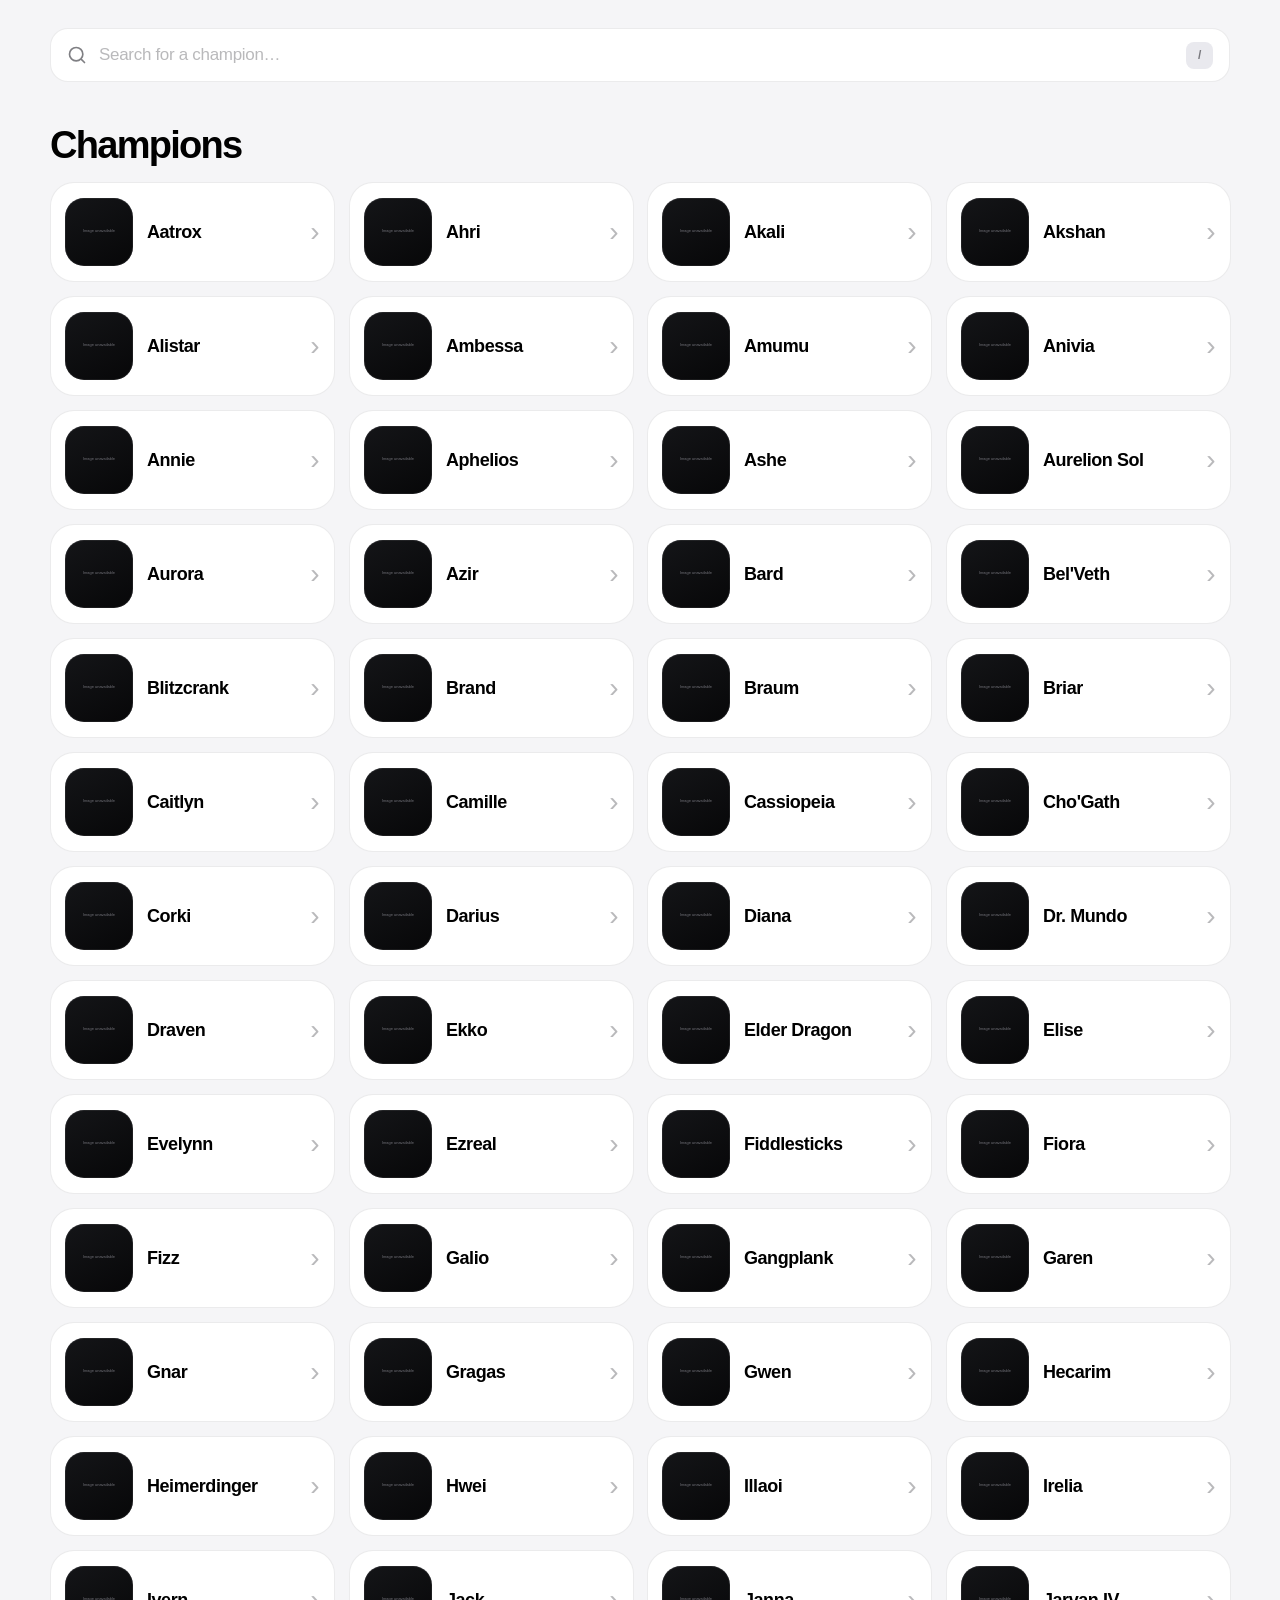
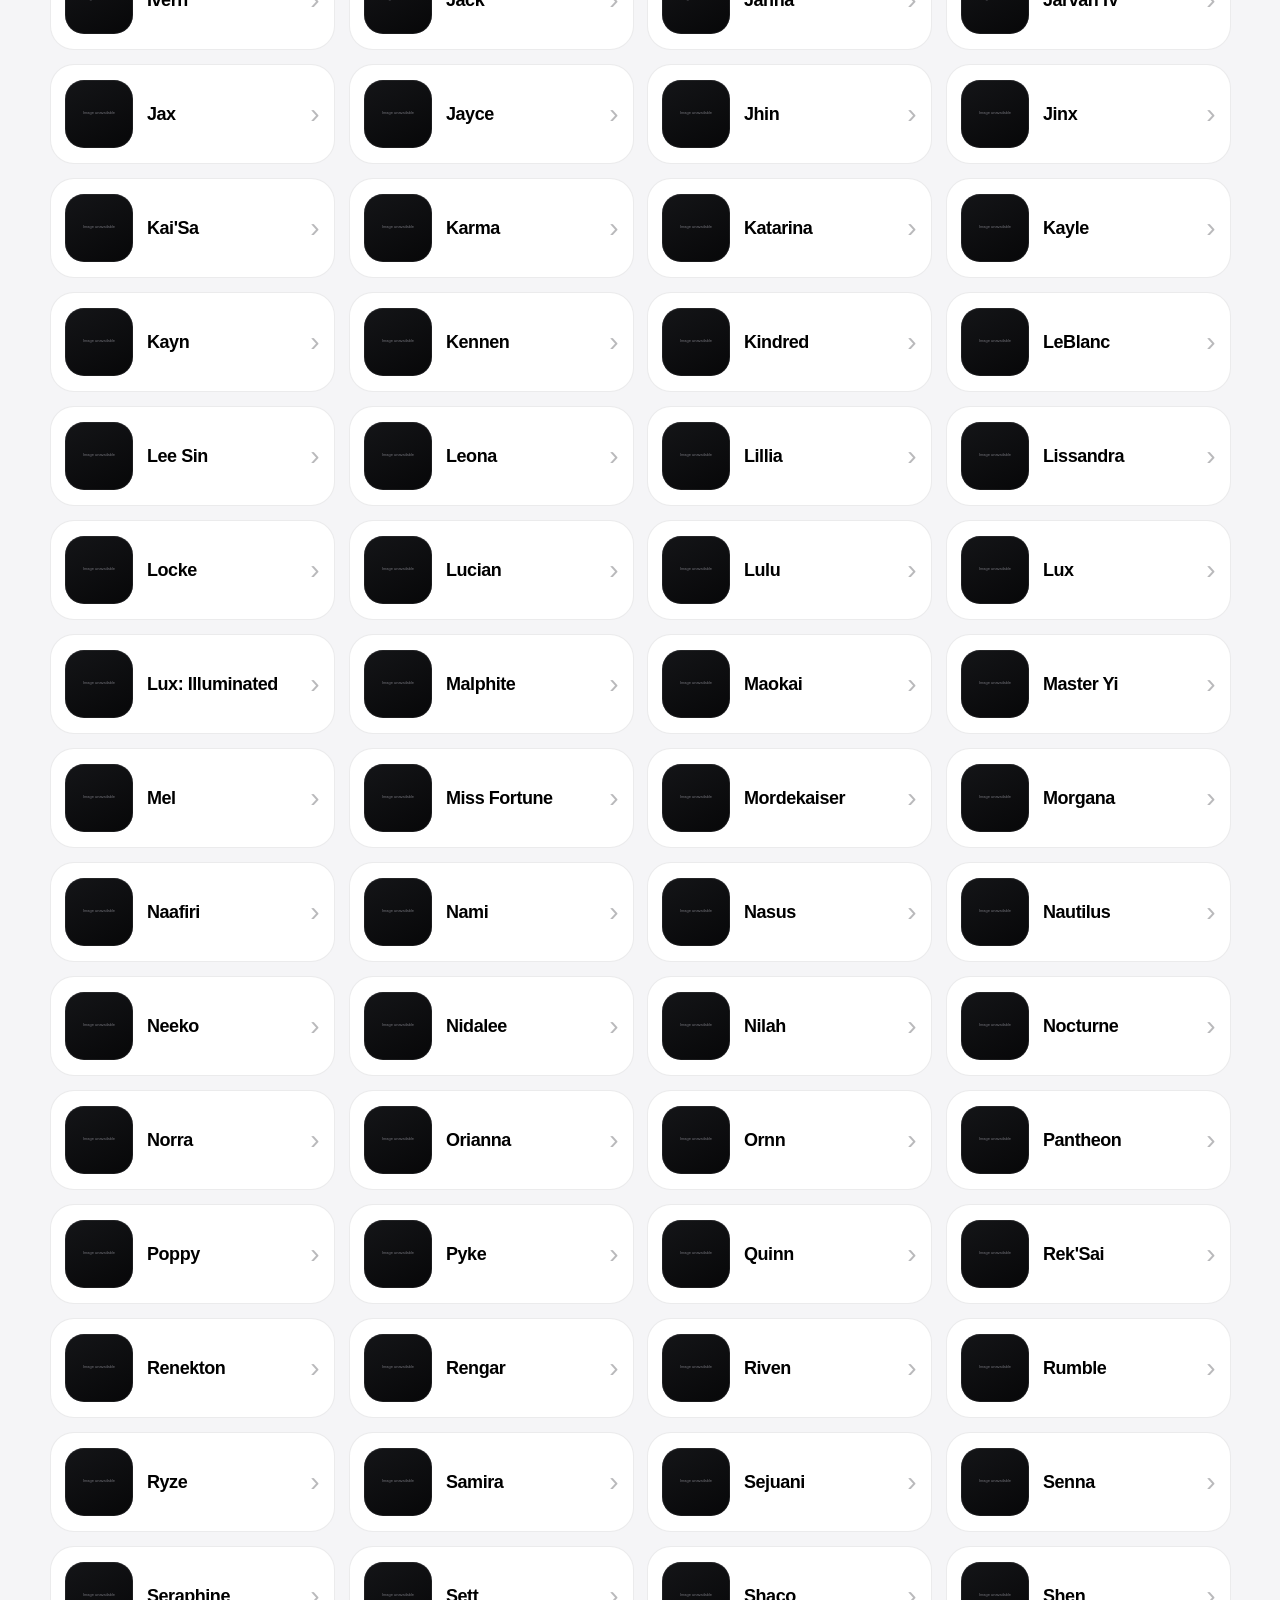
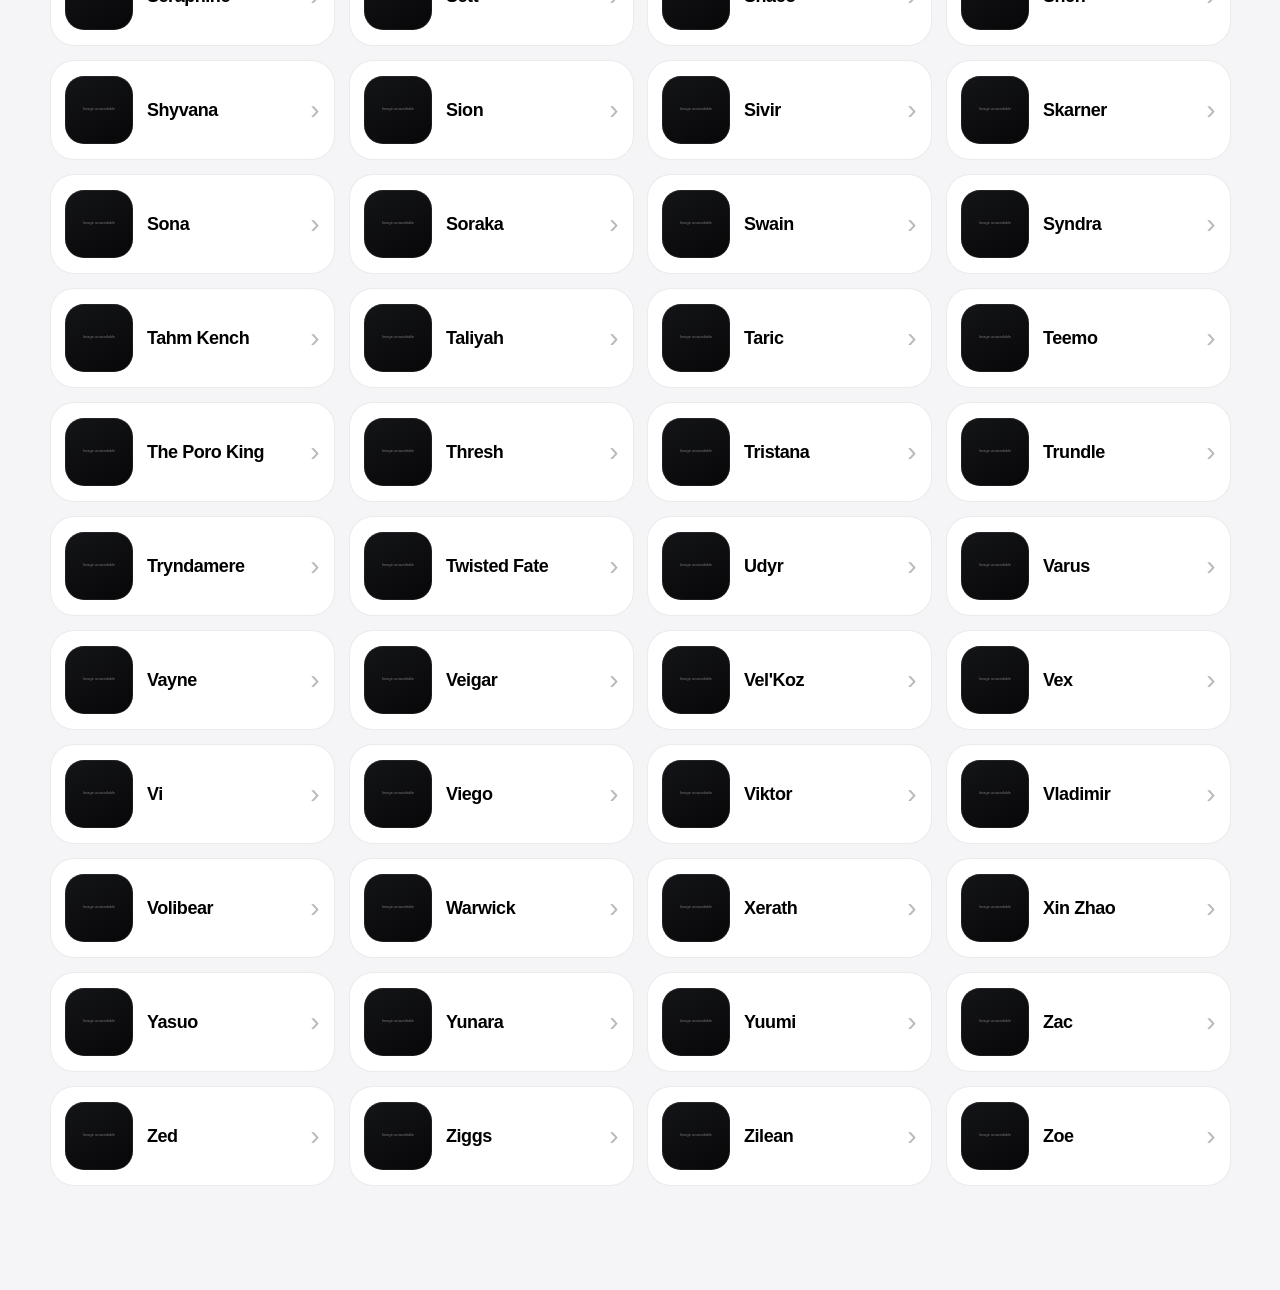
==== commit ead2253f: "Sync bundled asset fallback with LoR catalog release" ====
--- a/index.html
+++ b/index.html
@@ -8,12 +8,13 @@
   <meta http-equiv="Expires" content="0">
   <meta name="theme-color" content="#000000" media="(prefers-color-scheme: dark)">
   <meta name="theme-color" content="#f5f5f7" media="(prefers-color-scheme: light)">
-  <meta name="description" content="Explore League of Legends and Wild Rift champions and skins.">
+  <meta name="description" content="Explore League of Legends, Wild Rift, and Legends of Runeterra champions and skins.">
   <title>LoL Skins</title>
   <link rel="preconnect" href="https://wiki.leagueoflegends.com">
   <link rel="preconnect" href="https://game.gtimg.cn">
-  <link id="appStyles" rel="stylesheet" href="styles.css?v=20260911-65">
-  <link id="loreStyles" rel="stylesheet" href="lore.css?v=20260911-65">
+  <link rel="preconnect" href="https://dd.b.pvp.net">
+  <link id="appStyles" rel="stylesheet" href="styles.css?v=20260911-90">
+  <link id="loreStyles" rel="stylesheet" href="lore.css?v=20260911-90">
   <style>
     body:not(.is-champion-view) #sectionKicker,
     body:not(.is-champion-view) #resultCount,
@@ -91,6 +92,7 @@
           <button class="filter-chip is-active" type="button" data-filter="all">All</button>
           <button class="filter-chip" type="button" data-filter="pc">PC</button>
           <button class="filter-chip" type="button" data-filter="wild-rift">Wild Rift</button>
+          <button class="filter-chip" type="button" data-filter="lor">Legends of Runeterra</button>
           <button class="filter-chip" type="button" data-filter="prestige">Prestige / Mythic</button>
           <button class="filter-chip" type="button" data-filter="chroma">Chromas</button>
           <button class="filter-chip" type="button" data-filter="favorites">♥ Favorites</button>
@@ -175,7 +177,7 @@
   </script>
 
   <script type="module">
-    const fallbackVersion = "20260911-65";
+    const fallbackVersion = "20260911-90";
     let version = fallbackVersion;
 
     try {
--- a/lore.css
+++ b/lore.css
@@ -202,3 +202,58 @@
     transition: none;
   }
 }
+
+/* The artwork viewport starts below the toolbar instead of being centered
+   behind it. !important intentionally wins over the desktop zoom controller's
+   inline viewport dimensions while keeping the image/zoom logic untouched. */
+.lightbox {
+  --lightbox-art-top: calc(max(14px, env(safe-area-inset-top)) + 66px);
+  --lightbox-art-bottom: max(12px, env(safe-area-inset-bottom));
+}
+
+.lightbox-figure {
+  position: absolute !important;
+  top: var(--lightbox-art-top) !important;
+  right: max(12px, env(safe-area-inset-right)) !important;
+  bottom: var(--lightbox-art-bottom) !important;
+  left: max(12px, env(safe-area-inset-left)) !important;
+  width: auto !important;
+  height: auto !important;
+  max-width: none !important;
+  max-height: none !important;
+  margin: 0 !important;
+}
+
+.lightbox-nav {
+  top: calc(var(--lightbox-art-top) + (100dvh - var(--lightbox-art-top) - var(--lightbox-art-bottom)) / 2);
+}
+
+/* At the default zoom level every splash art must remain fully visible.
+   Desktop zoom code writes inline geometry, so these rules deliberately win
+   until the user actually zooms in. */
+.lightbox:not([data-desktop-zoomed="true"]) .lightbox-figure img {
+  position: static !important;
+  width: auto !important;
+  height: auto !important;
+  max-width: 100% !important;
+  max-height: 100% !important;
+  object-fit: contain !important;
+  object-position: center !important;
+  transform: none !important;
+}
+
+@media (max-width: 720px) {
+  .lightbox {
+    --lightbox-art-top: calc(env(safe-area-inset-top) + 64px);
+    --lightbox-art-bottom: max(12px, env(safe-area-inset-bottom));
+  }
+
+  .lightbox-figure {
+    right: 0 !important;
+    left: 0 !important;
+  }
+
+  .lightbox-nav {
+    top: auto;
+  }
+}
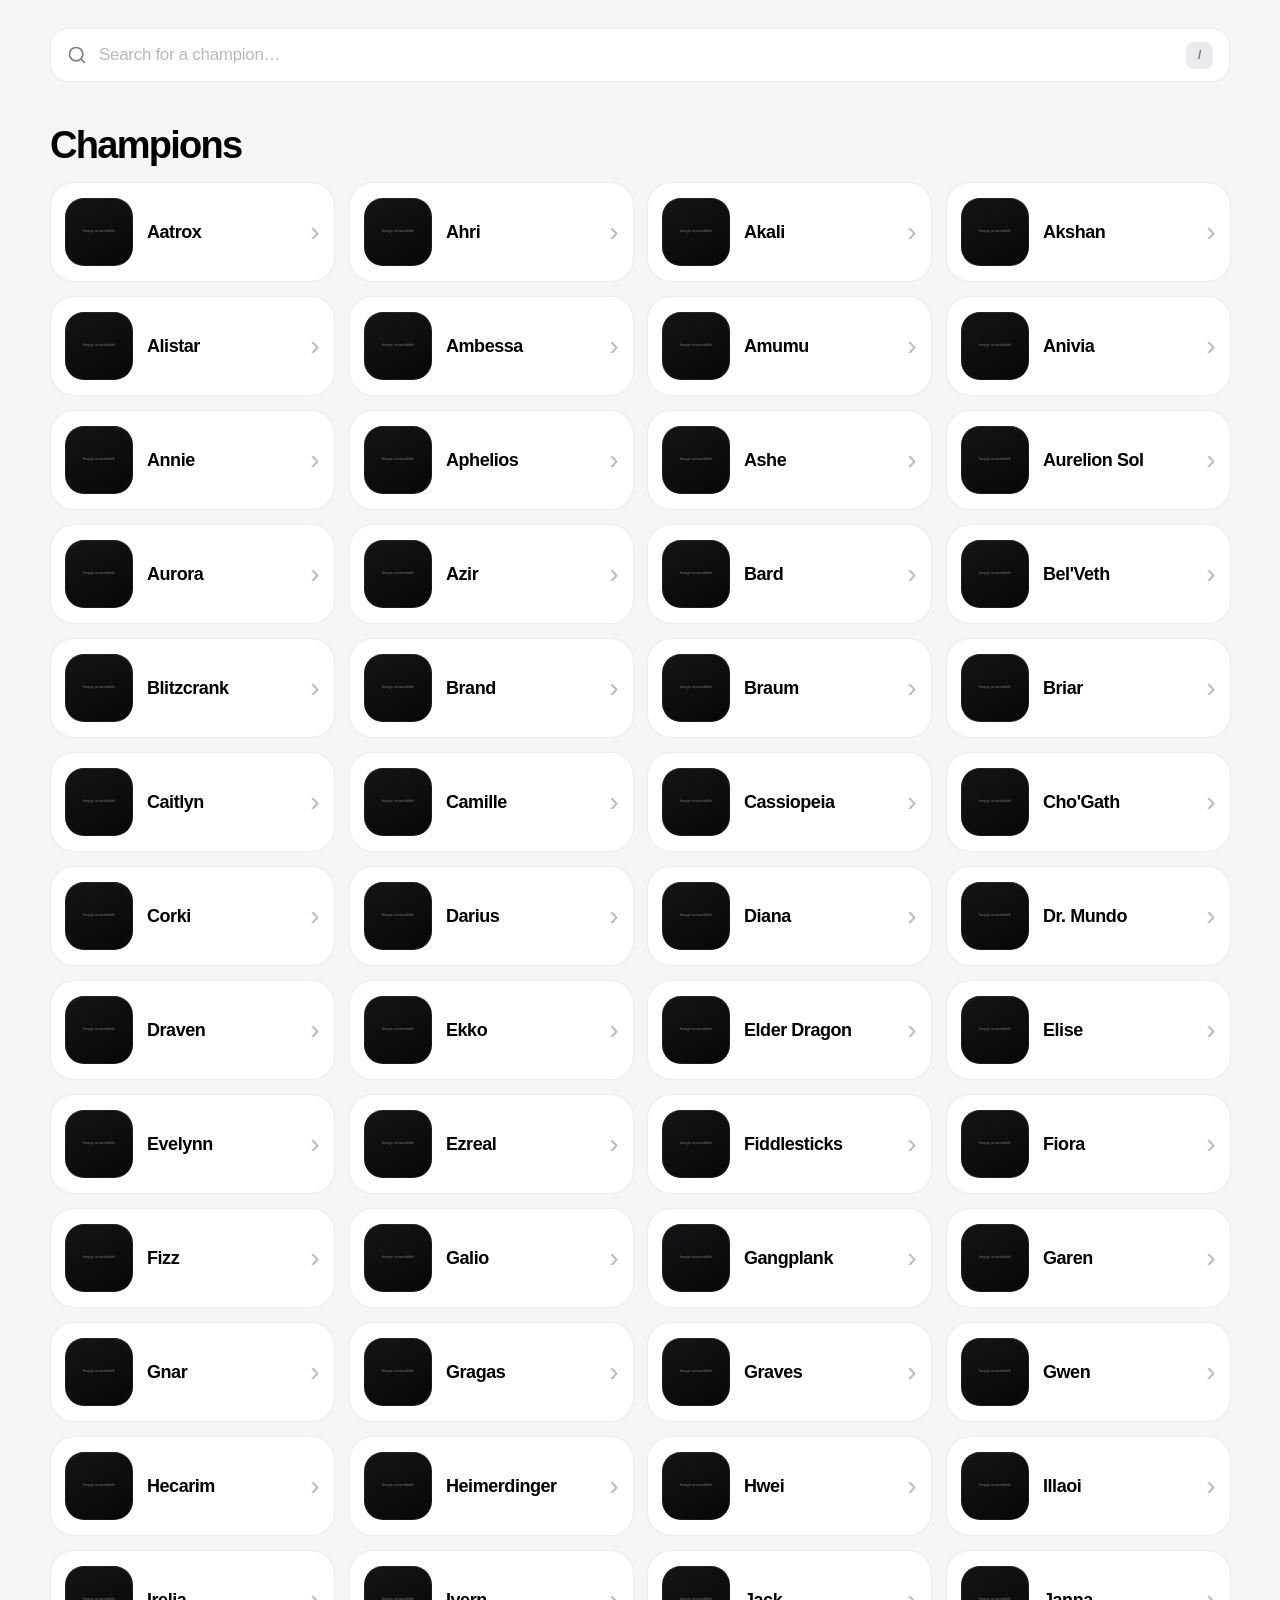
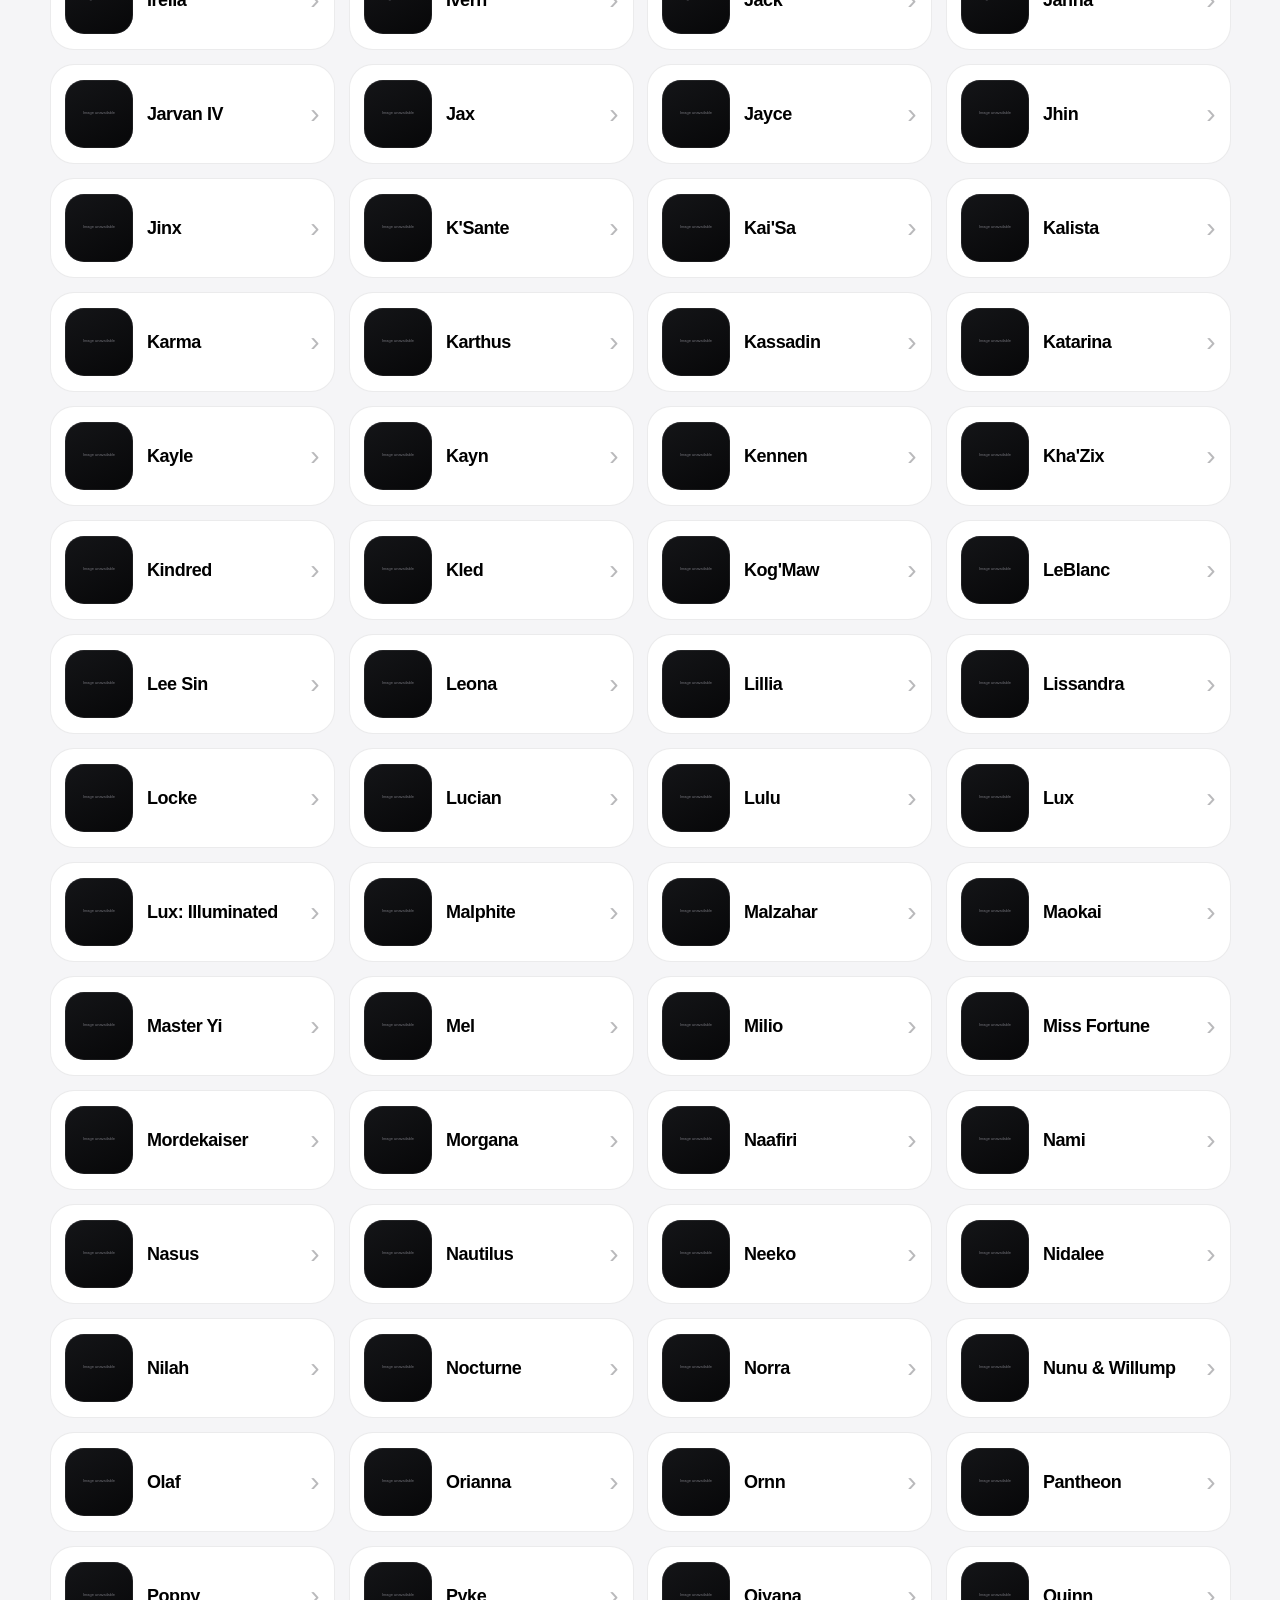
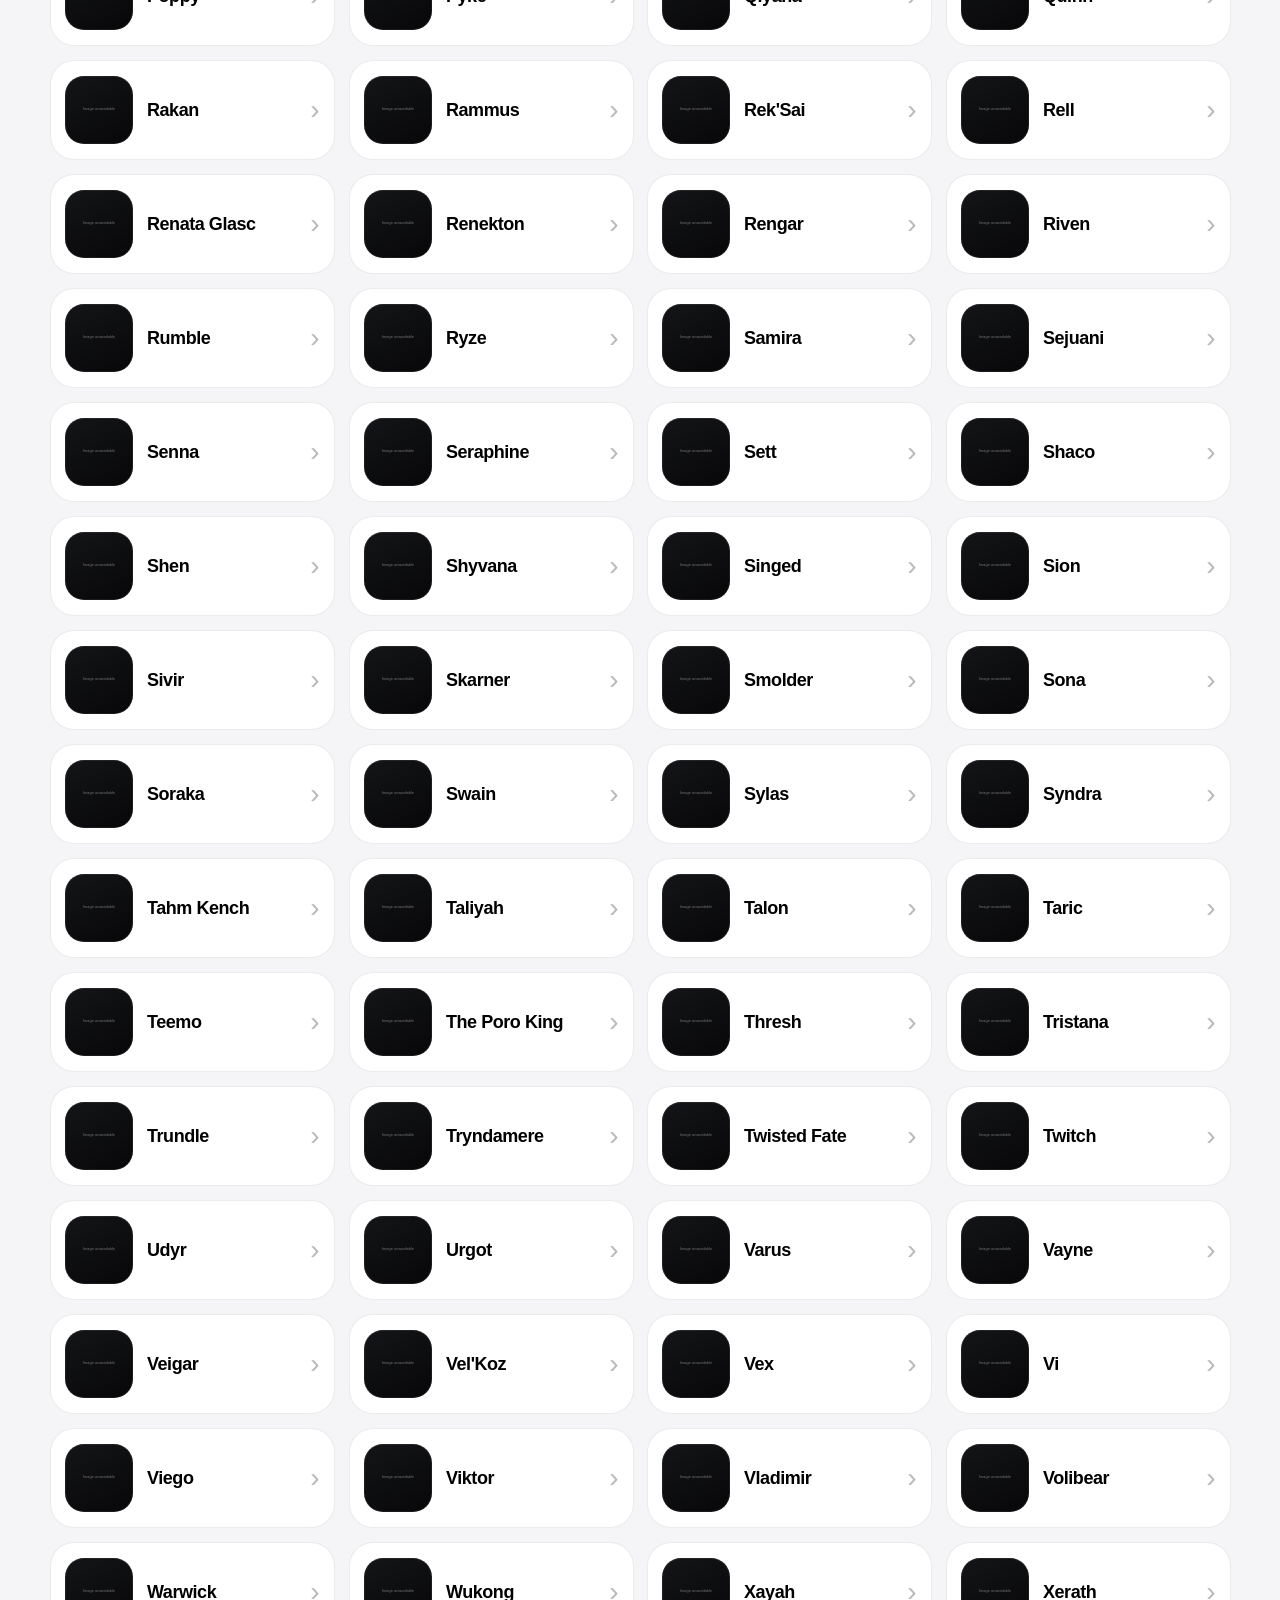
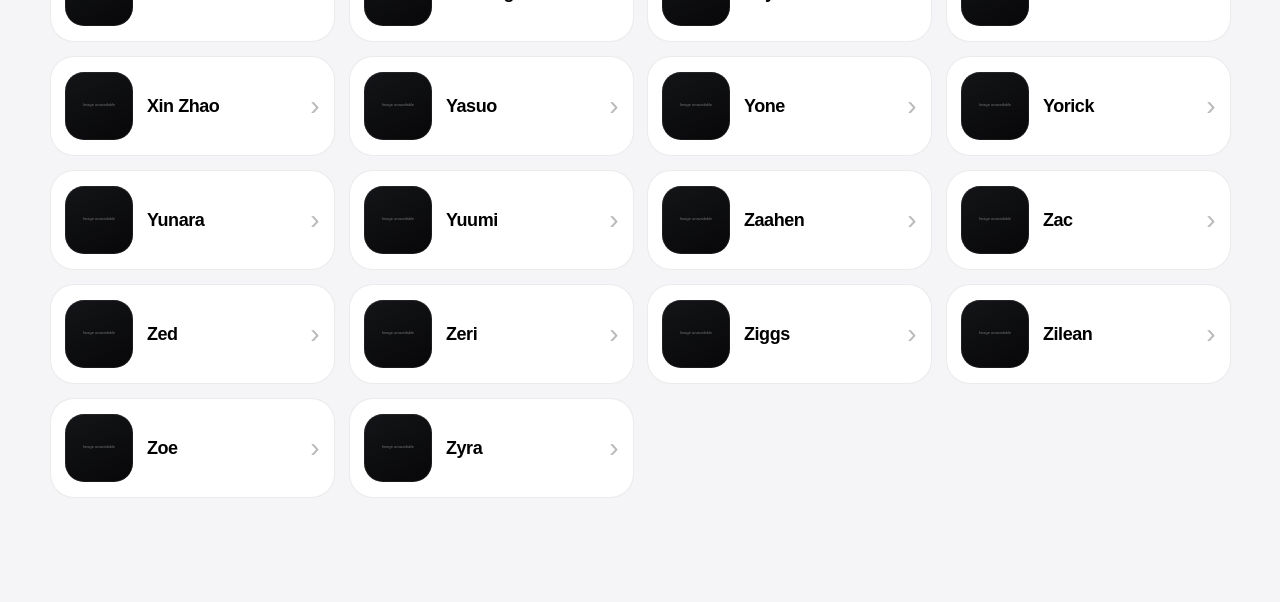
==== commit 8db981f3: "Order skins chronologically around PC universes and preserve distinct artwork" ====
--- a/index.html
+++ b/index.html
@@ -13,8 +13,8 @@
   <link rel="preconnect" href="https://wiki.leagueoflegends.com">
   <link rel="preconnect" href="https://game.gtimg.cn">
   <link rel="preconnect" href="https://dd.b.pvp.net">
-  <link id="appStyles" rel="stylesheet" href="styles.css?v=20260911-90">
-  <link id="loreStyles" rel="stylesheet" href="lore.css?v=20260911-90">
+  <link id="appStyles" rel="stylesheet" href="styles.css?v=20260916-1">
+  <link id="loreStyles" rel="stylesheet" href="lore.css?v=20260916-1">
   <style>
     body:not(.is-champion-view) #sectionKicker,
     body:not(.is-champion-view) #resultCount,
@@ -177,7 +177,7 @@
   </script>
 
   <script type="module">
-    const fallbackVersion = "20260911-90";
+    const fallbackVersion = "20260916-1";
     let version = fallbackVersion;
 
     try {
@@ -216,4 +216,4 @@
     }
   </script>
 </body>
-</html>+</html>
